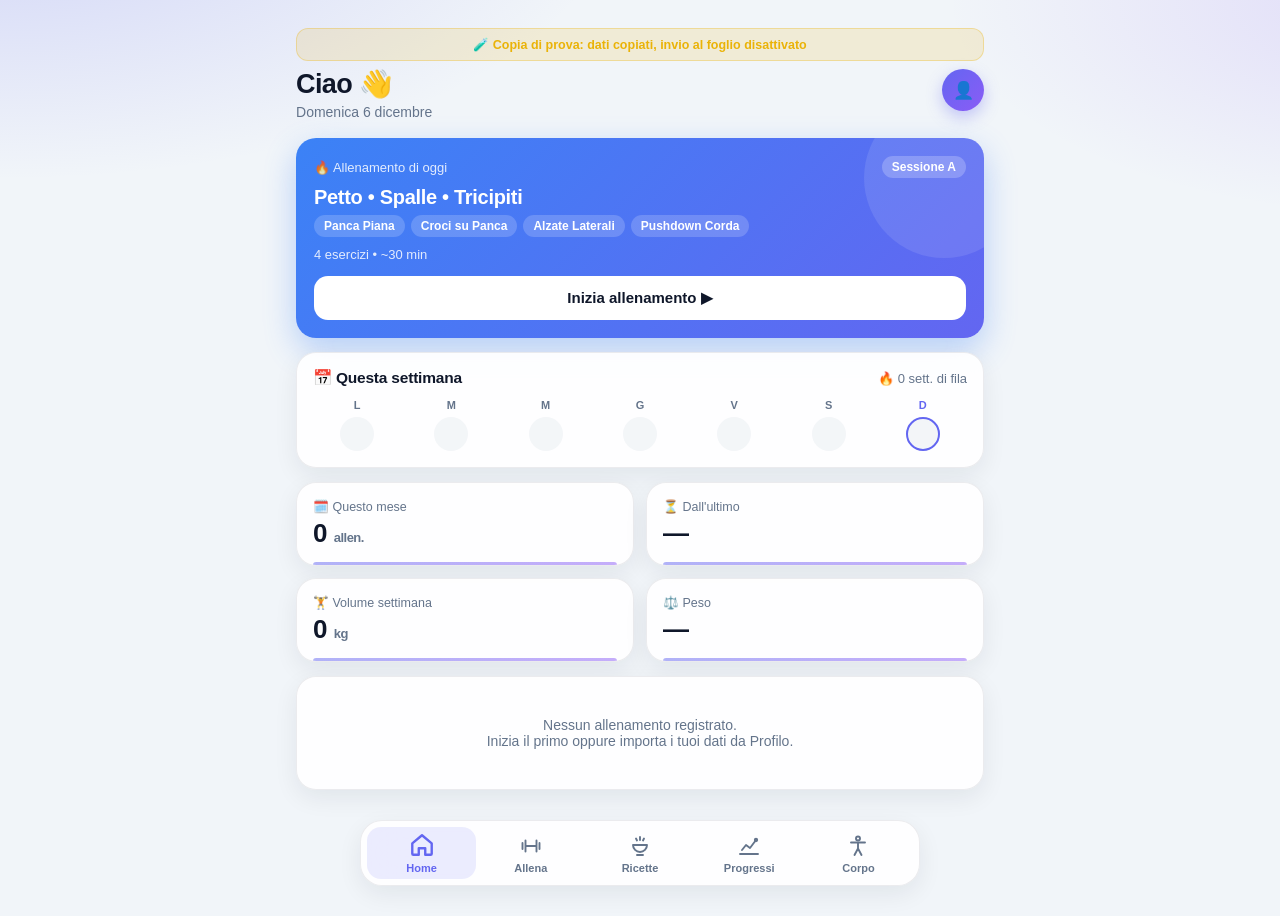
==== beta/index.html @ c86544d7 "Versione 5 in prova (beta/): restyling, modalità allenamento con timer, esercizi illustrati, ricette" ====
<!DOCTYPE html>
<html lang="it">
<head>
  <meta charset="UTF-8">
  <meta name="viewport" content="width=device-width, initial-scale=1, viewport-fit=cover">
  <meta name="theme-color" content="#0b1120">
  <title>Palestra</title>
  <link rel="manifest" href="manifest.json">
  <link rel="icon" href="icon.svg" type="image/svg+xml">
  <link rel="apple-touch-icon" href="icon.svg">
  <link rel="stylesheet" href="style.css">
</head>
<body>
  <main id="app"></main>

  <nav id="nav">
    <button data-view="home" class="active"><svg viewBox="0 0 24 24"><path d="M3 10.5 12 3l9 7.5V20a1 1 0 0 1-1 1h-5v-6h-6v6H4a1 1 0 0 1-1-1z"/></svg>Home</button>
    <button data-view="allena"><svg viewBox="0 0 24 24"><path d="M6.5 6.5v11M17.5 6.5v11M3.5 9v6M20.5 9v6M6.5 12h11"/></svg>Allena</button>
    <button data-view="ricette"><svg viewBox="0 0 24 24"><path d="M5 11h14a7 7 0 0 1-14 0zM12 3v3M8 4.5l1 2M16 4.5l-1 2M9 21h6"/></svg>Ricette</button>
    <button data-view="progressi"><svg viewBox="0 0 24 24"><path d="M3 20h18M5 16l4-5 4 3 6-8"/><circle cx="19" cy="6" r="1.2"/></svg>Progressi</button>
    <button data-view="corpo"><svg viewBox="0 0 24 24"><circle cx="12" cy="4.5" r="2"/><path d="M5 8.5h14M12 8.5v6M12 14.5l-3.5 6.5M12 14.5l3.5 6.5"/></svg>Corpo</button>
  </nav>

  <div id="toast"></div>
  <input type="file" id="file" accept=".json,.csv,text/csv,application/json" hidden>

  <script src="visual.js"></script>
  <script src="timer.js"></script>
  <script src="ricette.js"></script>
  <script src="stampa.js"></script>
  <script src="app.js"></script>
  <script>
    if ('serviceWorker' in navigator) navigator.serviceWorker.register('sw.js');
  </script>
</body>
</html>
---- beta/style.css ----
:root {
  --bg: #0a0f1c;
  --bg2: #121a2b;
  --card: rgba(23, 32, 51, 0.72);
  --card-solid: #172033;
  --border: rgba(148, 163, 184, 0.12);
  --text: #f1f5f9;
  --muted: #94a3b8;
  --accent: #6366f1;
  --accent2: #8b5cf6;
  --acc-rgb: 99, 102, 241;
  --acc2-rgb: 139, 92, 246;
  --green: #22c55e;
  --red: #ef4444;
  --orange: #f97316;
  --yellow: #eab308;
  --A: #3b82f6;
  --B: #f97316;
  --C: #10b981;
  --radius: 20px;
  --shadow: 0 10px 30px rgba(0, 0, 0, 0.28);
  --ease: cubic-bezier(.2, .8, .2, 1);
}
:root[data-theme="light"] {
  --bg: #f1f5f9;
  --bg2: #ffffff;
  --card: rgba(255, 255, 255, 0.9);
  --card-solid: #ffffff;
  --border: rgba(15, 23, 42, 0.08);
  --text: #0f172a;
  --muted: #64748b;
  --shadow: 0 8px 24px rgba(15, 23, 42, 0.07);
}

/* Colori del tema (si scelgono dal Profilo) */
[data-accent="viola"] { --accent: #6366f1; --accent2: #8b5cf6; --acc-rgb: 99, 102, 241; --acc2-rgb: 139, 92, 246; }
[data-accent="blu"] { --accent: #3b82f6; --accent2: #06b6d4; --acc-rgb: 59, 130, 246; --acc2-rgb: 6, 182, 212; }
[data-accent="verde"] { --accent: #10b981; --accent2: #14b8a6; --acc-rgb: 16, 185, 129; --acc2-rgb: 20, 184, 166; }
[data-accent="arancio"] { --accent: #f97316; --accent2: #ef4444; --acc-rgb: 249, 115, 22; --acc2-rgb: 239, 68, 68; }

* { box-sizing: border-box; margin: 0; padding: 0; -webkit-tap-highlight-color: transparent; }
html { scroll-behavior: smooth; }
body {
  font-family: -apple-system, "Segoe UI", Roboto, Inter, sans-serif;
  background: var(--bg);
  background-image:
    radial-gradient(ellipse 80% 50% at 0% -10%, rgba(var(--acc-rgb), 0.22), transparent 60%),
    radial-gradient(ellipse 60% 40% at 110% 0%, rgba(var(--acc2-rgb), 0.16), transparent 60%);
  background-attachment: fixed;
  color: var(--text);
  min-height: 100vh;
  -webkit-font-smoothing: antialiased;
}
button { font-family: inherit; }

#app {
  max-width: 600px;
  margin: 0 auto;
  padding: calc(14px + env(safe-area-inset-top)) 16px calc(112px + env(safe-area-inset-bottom));
}
#app.enter { animation: enter 0.32s var(--ease); }
@keyframes enter { from { opacity: 0; transform: translateY(8px); } to { opacity: 1; transform: none; } }
@media (min-width: 900px) { #app { max-width: 720px; padding-top: 28px; } }

/* Intestazione */
.header { display: flex; align-items: flex-start; justify-content: space-between; gap: 12px; margin: 6px 0 18px; }
.header h1 { font-size: 27px; font-weight: 800; letter-spacing: -0.6px; line-height: 1.15; }
.header p { color: var(--muted); margin-top: 4px; font-size: 14px; }
.header p::first-letter { text-transform: uppercase; }
.avatar {
  flex-shrink: 0; width: 42px; height: 42px; border-radius: 50%; border: none; cursor: pointer;
  background: linear-gradient(135deg, var(--accent), var(--accent2)); color: #fff; font-weight: 800; font-size: 17px;
  box-shadow: 0 6px 16px rgba(var(--acc-rgb), 0.35); transition: transform .15s var(--ease);
}
.avatar:active { transform: scale(.92); }
.back-link { border: none; background: none; color: var(--accent); font-weight: 700; font-size: 15px; padding: 6px 0; cursor: pointer; }
.beta { background: rgba(234, 179, 8, .14); color: var(--yellow); border: 1px solid rgba(234, 179, 8, .3); border-radius: 12px; padding: 8px 12px; font-size: 12.5px; font-weight: 700; margin-bottom: 8px; text-align: center; }
h3 { font-size: 15.5px; font-weight: 750; margin-bottom: 12px; letter-spacing: -0.2px; }

/* Card */
.card {
  background: var(--card);
  border: 1px solid var(--border);
  border-radius: var(--radius);
  padding: 16px;
  margin-bottom: 14px;
  box-shadow: var(--shadow);
  backdrop-filter: blur(14px);
  -webkit-backdrop-filter: blur(14px);
}
.card.hero {
  position: relative; overflow: hidden;
  background: linear-gradient(135deg, var(--accent), var(--accent2));
  color: #fff; border: none; padding: 18px;
  box-shadow: 0 14px 34px rgba(var(--acc-rgb), 0.35);
}
.card.hero::after { content: ''; position: absolute; right: -40px; top: -40px; width: 160px; height: 160px; border-radius: 50%; background: rgba(255, 255, 255, .1); pointer-events: none; }
.card.hero .muted { color: rgba(255, 255, 255, 0.85); }
.hero-ex { display: flex; flex-wrap: wrap; gap: 6px; }
.hero-ex span { background: rgba(255, 255, 255, .18); border-radius: 999px; padding: 4px 10px; font-size: 12px; font-weight: 650; }

.grid2 { display: grid; grid-template-columns: 1fr 1fr; gap: 12px; margin-bottom: 14px; }
.grid2 .card { margin-bottom: 0; }

.stat .label { font-size: 12.5px; color: var(--muted); }
.stat { position: relative; overflow: hidden; }
.stat::after { content: ''; position: absolute; left: 16px; right: 16px; bottom: 0; height: 3px; border-radius: 3px 3px 0 0; background: linear-gradient(90deg, var(--accent), var(--accent2)); opacity: 0.5; }
.stat .value { font-size: 26px; font-weight: 800; margin-top: 4px; letter-spacing: -0.5px; }
.stat .value small { font-size: 13px; font-weight: 600; color: var(--muted); }
.up { color: var(--green); }
.down { color: var(--red); }
.acc { color: var(--accent); }

.row { display: flex; align-items: center; justify-content: space-between; gap: 10px; }
.muted { color: var(--muted); font-size: 13px; }
.big { font-size: 20px; font-weight: 800; letter-spacing: -0.3px; }
.empty { text-align: center; color: var(--muted); padding: 24px 8px; font-size: 14px; }
.empty-big { text-align: center; padding: 28px 18px; }
.empty-big .empty-emo { font-size: 46px; margin-bottom: 8px; }
.empty-big p { margin-top: 6px; line-height: 1.5; }
.link { border: none; background: none; color: var(--accent); font-weight: 700; font-size: 13px; cursor: pointer; }

/* Settimana */
.week-days { display: grid; grid-template-columns: repeat(7, 1fr); gap: 6px; margin-top: 12px; text-align: center; }
.wd span { display: block; font-size: 11px; color: var(--muted); font-weight: 700; margin-bottom: 6px; }
.wd i { display: grid; place-items: center; width: 34px; height: 34px; margin: 0 auto; border-radius: 50%; font-style: normal; font-weight: 800; font-size: 13px;
  background: rgba(148, 163, 184, .1); color: #fff; border: 2px solid transparent; }
.wd.today i:not(.on) { border-color: var(--accent); }
.wd.today span { color: var(--accent); }
.wd.future i { opacity: .45; }
.wd i.on { box-shadow: 0 4px 12px rgba(0, 0, 0, .25); }
.record { display: flex; gap: 14px; align-items: center; }
.rec-emo { font-size: 30px; width: 52px; height: 52px; border-radius: 16px; display: grid; place-items: center; background: rgba(234, 179, 8, .14); flex-shrink: 0; }
.ric-mini { display: flex; gap: 8px; overflow-x: auto; margin-top: 12px; scrollbar-width: none; }
.ric-mini button { flex-shrink: 0; border: 1px solid var(--border); background: rgba(148, 163, 184, .1); color: var(--text); border-radius: 12px; padding: 9px 12px; font-weight: 650; font-size: 13px; cursor: pointer; }

/* Etichette sessione */
.chip {
  display: inline-block;
  padding: 4px 10px;
  border-radius: 999px;
  font-size: 12px;
  font-weight: 700;
  background: rgba(148, 163, 184, 0.15);
  white-space: nowrap;
}
.chip.A { background: rgba(59, 130, 246, 0.18); color: var(--A); }
.chip.B { background: rgba(249, 115, 22, 0.18); color: var(--B); }
.chip.C { background: rgba(16, 185, 129, 0.18); color: var(--C); }
.card.hero .chip { background: rgba(255, 255, 255, 0.22); color: #fff; }
.ses-card { border-left: 4px solid var(--ses); }

/* Pulsanti */
.btn {
  border: none;
  border-radius: 14px;
  padding: 13px 16px;
  font-size: 15px;
  font-weight: 700;
  cursor: pointer;
  background: rgba(148, 163, 184, 0.14);
  color: var(--text);
  transition: transform 0.12s var(--ease), opacity 0.2s, background .2s;
}
.btn:active { transform: scale(0.96); }
.btn:disabled { opacity: 0.4; cursor: default; }
.btn.primary { background: linear-gradient(135deg, var(--accent), var(--accent2)); color: #fff; box-shadow: 0 6px 18px rgba(var(--acc-rgb), 0.3); }
.btn.danger { background: rgba(239, 68, 68, 0.13); color: var(--red); }
.btn.small { padding: 8px 12px; font-size: 13px; border-radius: 10px; }
.btn.full { width: 100%; }
.btn.white { background: #fff; color: #0f172a; }
@media (hover: hover) { .btn:hover:not(:disabled) { filter: brightness(1.08); } }

.pill { border: 1px solid var(--border); background: rgba(148, 163, 184, .1); color: var(--muted); border-radius: 999px; padding: 8px 14px;
  font-weight: 700; font-size: 13px; cursor: pointer; white-space: nowrap; transition: .15s; }
.pill.active { background: linear-gradient(135deg, var(--accent), var(--accent2)); color: #fff; border-color: transparent; }
.chips-scroll { display: flex; gap: 8px; overflow-x: auto; margin: 0 -16px 14px; padding: 0 16px 2px; scrollbar-width: none; }
.chips-scroll::-webkit-scrollbar { display: none; }

/* Selettore a segmenti */
.seg {
  display: flex;
  gap: 4px;
  background: rgba(148, 163, 184, 0.1);
  padding: 4px;
  border-radius: 14px;
  margin-bottom: 14px;
  overflow-x: auto;
}
.seg button {
  flex: 1;
  border: none;
  background: transparent;
  color: var(--muted);
  padding: 9px 10px;
  border-radius: 10px;
  font-weight: 700;
  font-size: 13px;
  white-space: normal;
  line-height: 1.2;
  cursor: pointer;
  transition: .15s;
}
.seg button.active { background: var(--bg2); color: var(--text); box-shadow: 0 2px 10px rgba(0, 0, 0, .18); }
.big-seg button { padding: 11px 10px; font-size: 14px; }

/* ===== Modalità allenamento ===== */
.wk-top { display: flex; align-items: center; gap: 12px; margin: 4px 0 12px; }
.wk-tt { flex: 1; display: flex; flex-direction: column; gap: 2px; }
.wk-tt b { font-size: 20px; font-weight: 800; letter-spacing: -0.4px; }
.icon-btn { width: 42px; height: 42px; border-radius: 14px; border: 1px solid var(--border); background: var(--card); color: var(--text); font-size: 18px; cursor: pointer; }
.wk-prog { display: flex; gap: 5px; margin-bottom: 14px; }
.wk-prog button { flex: 1; height: 7px; border-radius: 99px; border: none; background: rgba(148, 163, 184, .2); cursor: pointer; padding: 0; transition: .25s var(--ease); }
.wk-prog button.half { background: rgba(var(--acc-rgb), .45); }
.wk-prog button.ok { background: var(--green); }
.wk-prog button.cur { outline: 2px solid var(--accent); outline-offset: 2px; }
.wk-prog button.fin { flex: 0 0 18px; }
.wk-nav { position: sticky; bottom: calc(14px + env(safe-area-inset-bottom)); display: grid; grid-template-columns: 56px 1fr; gap: 10px; margin-top: 4px; z-index: 5; }
.wk-nav .btn { box-shadow: var(--shadow); white-space: nowrap; overflow: hidden; text-overflow: ellipsis; }
.wk-nav .btn:not(.primary) { background: var(--card-solid); border: 1px solid var(--border); }
body.in-workout #nav { transform: translateY(110%); }
body.in-workout #app { padding-bottom: calc(40px + env(safe-area-inset-bottom)); }
body.in-workout #rest { bottom: calc(84px + env(safe-area-inset-bottom)); }

.exercise .ex-head { display: flex; justify-content: space-between; align-items: flex-start; gap: 8px; }
.exercise .ex-name { font-size: 21px; font-weight: 800; letter-spacing: -0.4px; }
.exercise .ex-meta { color: var(--muted); font-size: 12.5px; margin-top: 4px; line-height: 1.4; }
.ex-last {
  margin: 12px 0 0;
  padding: 10px 12px;
  border-radius: 12px;
  background: rgba(var(--acc-rgb), 0.1);
  font-size: 13px;
}
.ex-last b { color: var(--accent); }
.hint { font-size: 13px; color: var(--green); margin-top: 8px; line-height: 1.4; }

.set-row {
  display: grid;
  grid-template-columns: 34px 1fr 1fr 48px;
  gap: 8px;
  align-items: center;
  margin-bottom: 8px;
  transition: opacity .2s;
}
.set-row .n { font-weight: 800; color: var(--muted); text-align: center; }
.set-row.is-done input { border-color: rgba(34, 197, 94, .45); }
.set-row .done {
  height: 46px;
  border-radius: 12px;
  border: 2px solid var(--border);
  background: transparent;
  color: var(--muted);
  font-size: 18px;
  cursor: pointer;
  transition: transform .15s var(--ease), background .2s;
}
.set-row .done:active { transform: scale(.9); }
.set-row .done.ok { background: var(--green); border-color: var(--green); color: #fff; animation: pop .3s var(--ease); }
@keyframes pop { 50% { transform: scale(1.15); } }
.set-labels { display: grid; grid-template-columns: 34px 1fr 1fr 48px; gap: 8px; font-size: 11px; color: var(--muted); margin: 16px 0 6px; text-align: center; }

/* Illustrazioni esercizi */
.visual { display: grid; grid-template-columns: 1fr 118px; gap: 10px; margin-top: 14px; align-items: stretch; }
.visual.solo-mappa { grid-template-columns: 1fr; justify-items: center; }
.visual.solo-mappa .vmappa { width: 180px; }
.vfoto { position: relative; border-radius: 14px; overflow: hidden; background: #0b0f19; aspect-ratio: 4 / 3; cursor: pointer; }
.vfoto img { position: absolute; inset: 0; width: 100%; height: 100%; object-fit: contain; }
.vfoto img.fine { animation: dissolvi 3.2s ease-in-out infinite; }
.vfoto.paused img.fine { animation-play-state: paused; }
@keyframes dissolvi { 0%, 35% { opacity: 0; } 50%, 85% { opacity: 1; } 100% { opacity: 0; } }
.vtag { position: absolute; left: 8px; bottom: 8px; background: rgba(0, 0, 0, .55); color: #fff; font-size: 11px; font-weight: 700; padding: 3px 8px; border-radius: 99px; }
.vmappa { display: flex; flex-direction: column; justify-content: center; gap: 4px; background: rgba(148, 163, 184, .07); border-radius: 14px; padding: 6px; }
.mmap { width: 100%; height: auto; }
.mmap .b { fill: rgba(148, 163, 184, .28); }
.mmap .m { fill: rgba(148, 163, 184, .22); stroke: var(--bg); stroke-width: .6; transition: fill .3s; }
.mmap .m.p { fill: var(--accent); }
.mmap .m.s { fill: rgba(var(--acc-rgb), .38); }
.mmap .sep { stroke: var(--bg); stroke-width: .6; fill: none; opacity: .6; }
.mmap text { fill: var(--muted); font-size: 8px; font-weight: 700; }
.mleg { display: flex; flex-direction: column; gap: 2px; font-size: 10.5px; color: var(--muted); padding-left: 4px; }
.mleg i { display: inline-block; width: 8px; height: 8px; border-radius: 50%; margin-right: 5px; }
.mleg i.p { background: var(--accent); }
.mleg i.s { background: rgba(var(--acc-rgb), .38); }
.chiavi { display: flex; flex-wrap: wrap; gap: 6px; margin-top: 10px; }
.chiavi span { font-size: 12.5px; font-weight: 650; padding: 6px 10px; border-radius: 10px; background: rgba(34, 197, 94, .1); color: var(--green); }

/* Timer a tempo (plank) */
.work { margin: 16px 0 4px; padding: 16px 10px; border-radius: 18px; background: rgba(var(--acc-rgb), .07); border: 1px solid rgba(var(--acc-rgb), .18); text-align: center; }
.wring { position: relative; width: min(230px, 70vw); aspect-ratio: 1; margin: 0 auto; }
.wring svg { width: 100%; height: 100%; transform: rotate(-90deg); }
.wtrk { fill: none; stroke: rgba(148, 163, 184, .16); stroke-width: 12; }
.wprg { fill: none; stroke: url(#wgrad); stroke-width: 12; stroke-linecap: round; stroke-dasharray: 100; transition: stroke-dashoffset .25s linear; }
.wcenter { position: absolute; inset: 0; display: flex; flex-direction: column; align-items: center; justify-content: center; gap: 2px; }
.wcenter b { font-size: 54px; font-weight: 800; letter-spacing: -1.5px; font-variant-numeric: tabular-nums; line-height: 1; }
.wcenter span { font-size: 14px; font-weight: 700; color: var(--accent); }
.wcenter small { font-size: 12px; color: var(--muted); }
.work.counting .wcenter b { font-size: 84px; animation: battito 1s ease-in-out infinite; }
@keyframes battito { 0% { transform: scale(1.2); opacity: .6; } 30% { transform: scale(1); opacity: 1; } }
.presets { display: flex; flex-wrap: wrap; justify-content: center; gap: 6px; margin: 12px 0 4px; }
.wctrl { display: flex; gap: 8px; justify-content: center; margin-top: 12px; }
.wctrl .btn { flex: 1; max-width: 200px; }
.big-btn { padding: 15px 18px; font-size: 16px; }

/* Barra recupero */
#rest {
  position: fixed;
  left: 50%;
  transform: translateX(-50%) translateY(20px);
  bottom: calc(88px + env(safe-area-inset-bottom));
  width: min(420px, calc(100% - 24px));
  background: var(--card-solid);
  border: 1px solid var(--border);
  box-shadow: 0 12px 34px rgba(0, 0, 0, .4);
  border-radius: 20px;
  padding: 8px 8px 8px 10px;
  display: flex; gap: 10px; align-items: center;
  opacity: 0; pointer-events: none;
  transition: .3s var(--ease);
  z-index: 20;
}
#rest.show { opacity: 1; pointer-events: auto; transform: translateX(-50%); }
.rest-ring { width: 42px; height: 42px; transform: rotate(-90deg); flex-shrink: 0; }
.rest-ring .trk { fill: none; stroke: rgba(148, 163, 184, .2); stroke-width: 3.5; }
.rest-ring .prg { fill: none; stroke: var(--accent); stroke-width: 3.5; stroke-linecap: round; stroke-dasharray: 100; transition: stroke-dashoffset .25s linear; }
.rest-txt { flex: 1; display: flex; flex-direction: column; }
.rest-txt small { font-size: 11px; color: var(--muted); font-weight: 700; text-transform: uppercase; letter-spacing: .4px; }
.rest-txt b { font-size: 22px; font-weight: 800; font-variant-numeric: tabular-nums; }

/* Elenco esercizi (pannello dal basso) */
.sheet-bg { position: fixed; inset: 0; background: rgba(0, 0, 0, .5); z-index: 30; animation: fadein .2s; }
.sheet { position: fixed; left: 0; right: 0; bottom: 0; max-width: 600px; margin: 0 auto; background: var(--card-solid); border-radius: 22px 22px 0 0;
  padding: 18px 16px calc(18px + env(safe-area-inset-bottom)); z-index: 31; animation: su .3s var(--ease); max-height: 75vh; overflow-y: auto; }
.sheet-item { width: 100%; display: flex; justify-content: space-between; gap: 10px; padding: 14px 12px; border: none; background: none; color: var(--text);
  font-size: 15px; font-weight: 650; border-radius: 12px; cursor: pointer; text-align: left; }
.sheet-item.cur { background: rgba(var(--acc-rgb), .14); }
@keyframes su { from { transform: translateY(100%); } }
@keyframes fadein { from { opacity: 0; } }

/* Campi */
input, select, textarea {
  width: 100%;
  background: var(--bg2);
  border: 1px solid var(--border);
  color: var(--text);
  border-radius: 12px;
  padding: 12px;
  font-size: 16px;
  font-family: inherit;
  outline: none;
  transition: border-color .15s;
}
input:focus, select:focus, textarea:focus { border-color: var(--accent); }
.set-row input { text-align: center; font-weight: 700; height: 46px; padding: 8px; }
textarea { min-height: 70px; resize: vertical; }
label.field { display: block; font-size: 12px; color: var(--muted); margin: 10px 0 6px; }
input[type="search"] { -webkit-appearance: none; appearance: none; }

/* Liste (storico, record) */
.list-item {
  display: flex;
  justify-content: space-between;
  align-items: center;
  padding: 12px 0;
  border-bottom: 1px solid var(--border);
  gap: 10px;
}
.list-item:last-child { border-bottom: none; }
.list-item .title { font-weight: 700; font-size: 15px; }

/* Grafici */
.chart { width: 100%; height: auto; display: block; }
.chart text { fill: var(--muted); font-size: 10px; font-family: inherit; }
.chart .grid { stroke: var(--border); }
.bars { display: flex; flex-direction: column; gap: 10px; }
.bar-row { display: grid; grid-template-columns: 110px 1fr 42px; gap: 8px; align-items: center; font-size: 13px; }
.bar-track { height: 10px; border-radius: 999px; background: rgba(148, 163, 184, 0.15); overflow: hidden; }
.bar-fill { height: 100%; border-radius: 999px; background: linear-gradient(90deg, var(--accent), var(--accent2)); }

/* Barra di navigazione in basso */
#nav {
  position: fixed;
  bottom: 0;
  left: 0;
  right: 0;
  display: flex;
  justify-content: space-around;
  padding: 6px 6px calc(6px + env(safe-area-inset-bottom));
  background: var(--card);
  backdrop-filter: blur(20px);
  -webkit-backdrop-filter: blur(20px);
  border-top: 1px solid var(--border);
  z-index: 10;
  transition: transform .3s var(--ease);
}
#nav button {
  flex: 1;
  min-width: 0;
  max-width: 120px;
  border: none;
  background: none;
  color: var(--muted);
  font-size: 11px;
  font-weight: 650;
  display: flex;
  flex-direction: column;
  align-items: center;
  gap: 4px;
  padding: 7px 0 5px;
  border-radius: 14px;
  cursor: pointer;
  transition: color .2s;
}
#nav svg { width: 24px; height: 24px; fill: none; stroke: currentColor; stroke-width: 1.9; stroke-linecap: round; stroke-linejoin: round; transition: transform .25s var(--ease); }
#nav button.active { color: var(--accent); background: rgba(var(--acc-rgb), 0.12); }
#nav button.active svg { transform: translateY(-1px) scale(1.08); stroke-width: 2.2; }
@media (min-width: 900px) { #nav { left: 50%; right: auto; transform: translateX(-50%); bottom: 14px; width: 560px; border-radius: 22px; border: 1px solid var(--border); box-shadow: var(--shadow); padding: 6px; } body.in-workout #nav { transform: translate(-50%, 140%); } }

/* Messaggio a comparsa */
#toast {
  position: fixed;
  top: calc(14px + env(safe-area-inset-top));
  left: 50%;
  transform: translateX(-50%) translateY(-140px);
  background: var(--text);
  color: var(--bg);
  padding: 12px 18px;
  border-radius: 14px;
  font-weight: 700;
  font-size: 14px;
  transition: transform 0.35s var(--ease);
  z-index: 50;
  max-width: 90%;
  text-align: center;
  box-shadow: 0 10px 30px rgba(0, 0, 0, .3);
}
#toast.show { transform: translateX(-50%) translateY(0); }

/* Pulsante info sull'esercizio */
.ex-tags { display: flex; align-items: center; gap: 6px; flex-shrink: 0; }
.info-btn { border: none; background: rgba(var(--acc-rgb), 0.14); border-radius: 999px; width: 32px; height: 32px; font-size: 15px; cursor: pointer; }

/* Scelta colore */
.swatches { display: grid; grid-template-columns: repeat(4, 1fr); gap: 8px; }
.swatch { display: flex; flex-direction: column; align-items: center; gap: 6px; padding: 10px 4px; border-radius: 14px;
  border: 2px solid transparent; background: rgba(148, 163, 184, 0.1); color: var(--muted); font-size: 12px; font-weight: 600; font-family: inherit; cursor: pointer; }
.swatch span { width: 28px; height: 28px; border-radius: 50%; background: linear-gradient(135deg, var(--accent), var(--accent2)); }
.swatch.active { border-color: var(--accent); color: var(--text); }

/* Libreria esercizi */
.lib-item { padding: 12px 14px; }
.lib-item .title { font-weight: 700; font-size: 15px; }
.lib-item.open { border-color: rgba(var(--acc-rgb), 0.45); }
.lib-row { display: flex; align-items: center; gap: 12px; }
.lib-thumb { width: 52px; height: 40px; border-radius: 10px; object-fit: cover; background: rgba(148, 163, 184, .12); flex-shrink: 0; display: block; }
.lib-det { margin-top: 10px; padding-top: 4px; border-top: 1px solid var(--border); font-size: 14px; line-height: 1.5; }
.lib-det ol, .lib-det ul { padding-left: 20px; }
.lib-det li { margin-bottom: 4px; }
.lib-sec { font-size: 12px; font-weight: 800; text-transform: uppercase; letter-spacing: 0.4px; color: var(--accent); margin: 12px 0 4px; }
.lib-add { display: flex; flex-wrap: wrap; gap: 8px; }

/* Sezione Corpo */
.kcal-big { font-size: 40px; font-weight: 800; letter-spacing: -1px; margin: 6px 0 2px; }
.kcal-big small { font-size: 16px; font-weight: 600; opacity: 0.8; }
.macro-bar { display: flex; height: 12px; border-radius: 999px; overflow: hidden; margin: 10px 0 14px; background: var(--border); }
.macro-bar span { height: 100%; }
.macro-grid { display: grid; grid-template-columns: repeat(3, 1fr); gap: 8px; text-align: center; }
.macro-grid i { display: block; width: 10px; height: 10px; border-radius: 50%; margin: 0 auto 4px; }
.macro-grid b { font-size: 20px; font-weight: 800; display: block; margin: 2px 0; }

/* ===== Ricette ===== */
.ric-grid { display: grid; grid-template-columns: 1fr 1fr; gap: 12px; margin-bottom: 14px; }
.ric-grid > .card { grid-column: 1 / -1; }
@media (min-width: 640px) { .ric-grid { grid-template-columns: repeat(3, 1fr); } }
.ric-card { border: 1px solid var(--border); background: var(--card); border-radius: 18px; overflow: hidden; text-align: left; color: var(--text); cursor: pointer;
  padding: 0; box-shadow: var(--shadow); transition: transform .15s var(--ease); display: flex; flex-direction: column; }
.ric-card:active { transform: scale(.97); }
.ric-img { position: relative; aspect-ratio: 4 / 3; display: grid; place-items: center; background: linear-gradient(135deg, var(--c1), var(--c2)); }
.ric-img span { font-size: 46px; filter: drop-shadow(0 6px 10px rgba(0, 0, 0, .25)); }
.ric-img img { width: 100%; height: 100%; object-fit: cover; position: absolute; inset: 0; }
.ric-star { position: absolute; top: 8px; right: 8px; font-style: normal; font-size: 16px; }
.ric-body { padding: 10px 12px 12px; }
.ric-body .title { font-weight: 750; font-size: 14.5px; line-height: 1.25; display: -webkit-box; -webkit-line-clamp: 2; -webkit-box-orient: vertical; overflow: hidden; }
.ric-meta { display: flex; flex-wrap: wrap; gap: 4px 8px; margin-top: 6px; font-size: 11.5px; color: var(--muted); font-weight: 650; }
.ric-hero { position: relative; aspect-ratio: 16 / 9; border-radius: var(--radius); overflow: hidden; display: grid; place-items: center; background: linear-gradient(135deg, var(--c1), var(--c2)); margin-top: 6px; box-shadow: var(--shadow); }
.ric-hero span { font-size: 80px; filter: drop-shadow(0 8px 14px rgba(0, 0, 0, .25)); }
.ric-hero img { width: 100%; height: 100%; object-fit: cover; position: absolute; inset: 0; }
.ric-title { font-size: 24px; font-weight: 800; letter-spacing: -0.5px; line-height: 1.2; margin-bottom: 4px; }
.fav { border: none; background: rgba(234, 179, 8, .12); border-radius: 50%; width: 46px; height: 46px; font-size: 22px; cursor: pointer; flex-shrink: 0; color: var(--yellow); }
.fav.on { animation: pop .35s var(--ease); }
.macro4 { display: grid; grid-template-columns: repeat(4, 1fr); gap: 8px; margin-top: 12px; text-align: center; }
.macro4 div { background: rgba(148, 163, 184, .08); border-radius: 14px; padding: 10px 4px; }
.macro4 b { display: block; font-size: 20px; font-weight: 800; }
.macro4 span { font-size: 11.5px; color: var(--muted); font-weight: 650; }
.macro4 .mp b { color: var(--accent); }
.macro4 .mc b { color: var(--green); }
.macro4 .mf b { color: var(--accent2); }
.ric-obj { margin-top: 12px; font-size: 13px; padding: 10px 12px; border-radius: 12px; background: rgba(var(--acc-rgb), .1); line-height: 1.45; }
.stepper { display: flex; align-items: center; gap: 8px; background: rgba(148, 163, 184, .1); border-radius: 12px; padding: 4px; }
.stepper button { width: 34px; height: 34px; border-radius: 9px; border: none; background: var(--bg2); color: var(--text); font-size: 18px; font-weight: 800; cursor: pointer; }
.stepper button:disabled { opacity: .35; }
.stepper span { font-size: 13px; min-width: 82px; text-align: center; }
.passi { padding-left: 0; list-style: none; counter-reset: p; }
.passi li { counter-increment: p; position: relative; padding: 0 0 12px 40px; line-height: 1.5; font-size: 14.5px; }
.passi li::before { content: counter(p); position: absolute; left: 0; top: -2px; width: 28px; height: 28px; border-radius: 50%; display: grid; place-items: center;
  background: linear-gradient(135deg, var(--accent), var(--accent2)); color: #fff; font-weight: 800; font-size: 13px; }

/* ===== Stampa ===== */
#print { display: none; }
@media print {
  @page { margin: 14mm; }
  body.printing { background: #fff !important; color: #111; }
  body.printing > *:not(#print) { display: none !important; }
  body.printing #print { display: block; font-size: 11pt; color: #111; }
  #print .p-head { display: flex; justify-content: space-between; align-items: flex-end; border-bottom: 3px solid #6366f1; padding-bottom: 8px; margin-bottom: 14px; }
  #print h1 { font-size: 20pt; }
  #print h2 { font-size: 13pt; margin: 18px 0 8px; color: #4338ca; }
  #print .p-head p { color: #555; margin-top: 2px; }
  #print .p-logo { font-weight: 800; color: #4338ca; }
  #print .p-kpi { display: flex; gap: 10px; margin-bottom: 6px; }
  #print .p-kpi div { flex: 1; border: 1px solid #ddd; border-radius: 8px; padding: 8px; font-size: 9pt; color: #555; }
  #print .p-kpi b { display: block; font-size: 14pt; color: #111; }
  #print table { width: 100%; border-collapse: collapse; font-size: 9.5pt; }
  #print th { background: #eef0ff; text-align: left; padding: 6px; border-bottom: 2px solid #c7cbf5; }
  #print td { padding: 5px 6px; border-bottom: 1px solid #e5e7eb; vertical-align: top; }
  #print tr { page-break-inside: avoid; }
  #print .c { text-align: center; white-space: nowrap; }
  #print .pos { color: #15803d; font-weight: 700; }
  #print .neg { color: #b91c1c; font-weight: 700; }
  #print .p-foot { margin-top: 16px; font-size: 8.5pt; color: #888; text-align: right; }
}

@media (prefers-reduced-motion: reduce) { *, *::before, *::after { animation-duration: .01ms !important; transition-duration: .01ms !important; } }
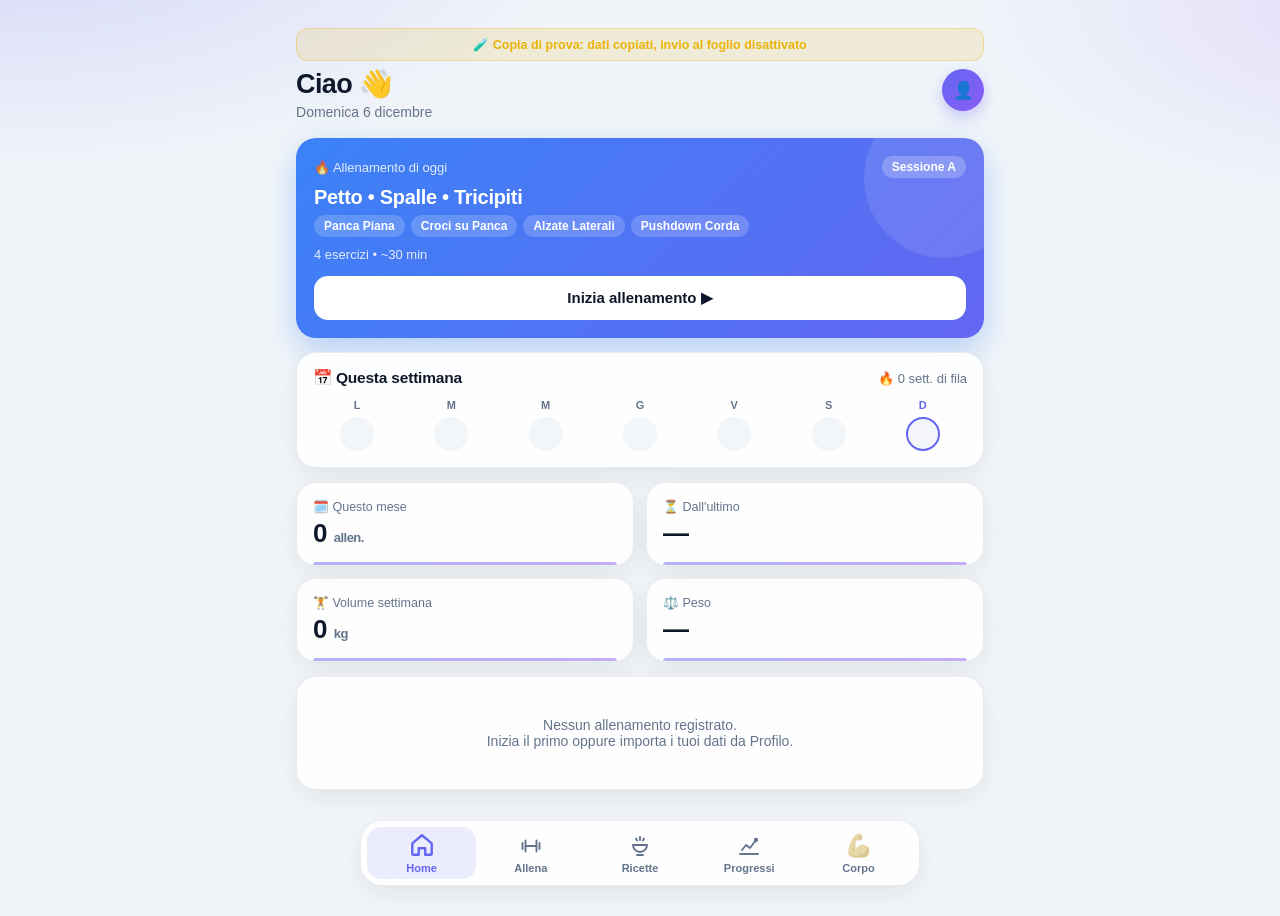
==== commit bc13f7e1: "Beta: foto esercizio a tutta larghezza, popup info con mappa muscoli, icona 💪 per Corpo Co-Authored-" ====
--- a/beta/index.html
+++ b/beta/index.html
@@ -18,7 +18,7 @@
     <button data-view="allena"><svg viewBox="0 0 24 24"><path d="M6.5 6.5v11M17.5 6.5v11M3.5 9v6M20.5 9v6M6.5 12h11"/></svg>Allena</button>
     <button data-view="ricette"><svg viewBox="0 0 24 24"><path d="M5 11h14a7 7 0 0 1-14 0zM12 3v3M8 4.5l1 2M16 4.5l-1 2M9 21h6"/></svg>Ricette</button>
     <button data-view="progressi"><svg viewBox="0 0 24 24"><path d="M3 20h18M5 16l4-5 4 3 6-8"/><circle cx="19" cy="6" r="1.2"/></svg>Progressi</button>
-    <button data-view="corpo"><svg viewBox="0 0 24 24"><circle cx="12" cy="4.5" r="2"/><path d="M5 8.5h14M12 8.5v6M12 14.5l-3.5 6.5M12 14.5l3.5 6.5"/></svg>Corpo</button>
+    <button data-view="corpo"><span class="nav-emo">💪</span>Corpo</button>
   </nav>
 
   <div id="toast"></div>
--- a/beta/style.css
+++ b/beta/style.css
@@ -215,12 +215,13 @@
 .wk-prog button.ok { background: var(--green); }
 .wk-prog button.cur { outline: 2px solid var(--accent); outline-offset: 2px; }
 .wk-prog button.fin { flex: 0 0 18px; }
-.wk-nav { position: sticky; bottom: calc(14px + env(safe-area-inset-bottom)); display: grid; grid-template-columns: 56px 1fr; gap: 10px; margin-top: 4px; z-index: 5; }
+.wk-nav { position: sticky; bottom: 0; display: grid; grid-template-columns: 56px 1fr; gap: 10px; margin: 4px -16px 0; padding: 22px 16px calc(14px + env(safe-area-inset-bottom));
+  background: linear-gradient(to bottom, transparent, var(--bg) 38%); z-index: 5; }
 .wk-nav .btn { box-shadow: var(--shadow); white-space: nowrap; overflow: hidden; text-overflow: ellipsis; }
 .wk-nav .btn:not(.primary) { background: var(--card-solid); border: 1px solid var(--border); }
 body.in-workout #nav { transform: translateY(110%); }
-body.in-workout #app { padding-bottom: calc(40px + env(safe-area-inset-bottom)); }
-body.in-workout #rest { bottom: calc(84px + env(safe-area-inset-bottom)); }
+body.in-workout #app { padding-bottom: 0; }
+body.in-workout #rest { bottom: calc(96px + env(safe-area-inset-bottom)); }
 
 .exercise .ex-head { display: flex; justify-content: space-between; align-items: flex-start; gap: 8px; }
 .exercise .ex-name { font-size: 21px; font-weight: 800; letter-spacing: -0.4px; }
@@ -261,24 +262,31 @@
 .set-labels { display: grid; grid-template-columns: 34px 1fr 1fr 48px; gap: 8px; font-size: 11px; color: var(--muted); margin: 16px 0 6px; text-align: center; }
 
 /* Illustrazioni esercizi */
-.visual { display: grid; grid-template-columns: 1fr 118px; gap: 10px; margin-top: 14px; align-items: stretch; }
-.visual.solo-mappa { grid-template-columns: 1fr; justify-items: center; }
-.visual.solo-mappa .vmappa { width: 180px; }
-.vfoto { position: relative; border-radius: 14px; overflow: hidden; background: #0b0f19; aspect-ratio: 4 / 3; cursor: pointer; }
+.visual { margin-top: 14px; }
+.vfoto { position: relative; width: 100%; border-radius: 16px; overflow: hidden; background: #0b0f19; aspect-ratio: 3 / 2; cursor: pointer; }
 .vfoto img { position: absolute; inset: 0; width: 100%; height: 100%; object-fit: contain; }
 .vfoto img.fine { animation: dissolvi 3.2s ease-in-out infinite; }
 .vfoto.paused img.fine { animation-play-state: paused; }
 @keyframes dissolvi { 0%, 35% { opacity: 0; } 50%, 85% { opacity: 1; } 100% { opacity: 0; } }
 .vtag { position: absolute; left: 8px; bottom: 8px; background: rgba(0, 0, 0, .55); color: #fff; font-size: 11px; font-weight: 700; padding: 3px 8px; border-radius: 99px; }
-.vmappa { display: flex; flex-direction: column; justify-content: center; gap: 4px; background: rgba(148, 163, 184, .07); border-radius: 14px; padding: 6px; }
-.mmap { width: 100%; height: auto; }
+.mbig { background: rgba(148, 163, 184, .07); border-radius: 16px; padding: 10px; margin: 4px 0 10px; }
+.mmap { width: 100%; max-width: 340px; height: auto; display: block; margin: 0 auto; }
+.mtags { display: flex; flex-wrap: wrap; gap: 6px; margin-bottom: 8px; }
+.mtag { font-size: 12.5px; font-weight: 700; padding: 5px 10px; border-radius: 99px; }
+.mtag.p { background: var(--accent); color: #fff; }
+.mtag.s { background: rgba(var(--acc-rgb), .18); color: var(--accent); }
+.info-sheet { max-height: 88vh; }
+.info-list { padding-left: 20px; font-size: 14.5px; line-height: 1.5; }
+.info-list li { margin-bottom: 6px; }
+.nav-emo { font-size: 22px; line-height: 24px; height: 24px; filter: grayscale(.6); opacity: .75; transition: .25s var(--ease); }
+#nav button.active .nav-emo { filter: none; opacity: 1; transform: translateY(-1px) scale(1.12); }
 .mmap .b { fill: rgba(148, 163, 184, .28); }
 .mmap .m { fill: rgba(148, 163, 184, .22); stroke: var(--bg); stroke-width: .6; transition: fill .3s; }
 .mmap .m.p { fill: var(--accent); }
 .mmap .m.s { fill: rgba(var(--acc-rgb), .38); }
 .mmap .sep { stroke: var(--bg); stroke-width: .6; fill: none; opacity: .6; }
 .mmap text { fill: var(--muted); font-size: 8px; font-weight: 700; }
-.mleg { display: flex; flex-direction: column; gap: 2px; font-size: 10.5px; color: var(--muted); padding-left: 4px; }
+.mleg { display: flex; gap: 14px; font-size: 12px; color: var(--muted); }
 .mleg i { display: inline-block; width: 8px; height: 8px; border-radius: 50%; margin-right: 5px; }
 .mleg i.p { background: var(--accent); }
 .mleg i.s { background: rgba(var(--acc-rgb), .38); }
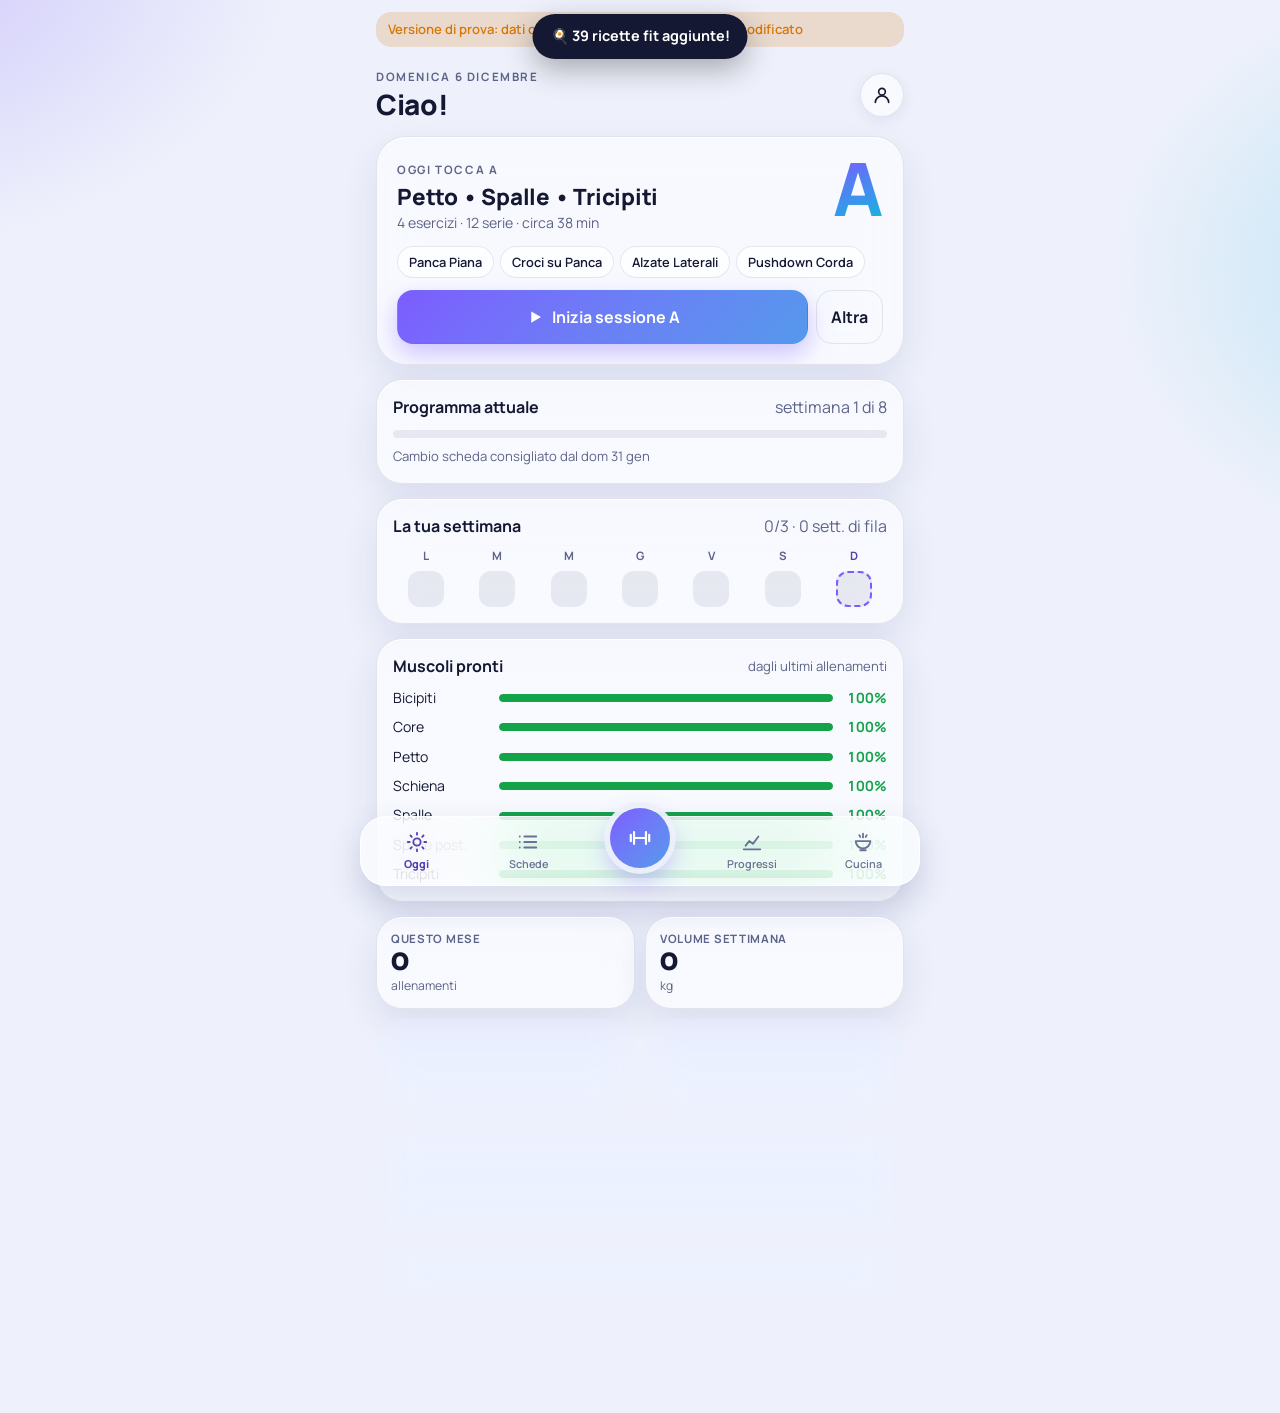
==== commit 10148c61: "Anteprima di Palestra 6 nella cartella /beta/ La versione attuale resta com'è. L'anteprima usa una c" ====
--- a/beta/index.html
+++ b/beta/index.html
@@ -1,36 +1,38 @@
 <!DOCTYPE html>
-<html lang="it">
+<html lang="it" data-stile="vetro" data-modo="scuro">
 <head>
   <meta charset="UTF-8">
   <meta name="viewport" content="width=device-width, initial-scale=1, viewport-fit=cover">
-  <meta name="theme-color" content="#0b1120">
-  <title>Palestra</title>
+  <meta name="theme-color" content="#060914">
+  <meta name="description" content="Il tuo personal trainer digitale: allenamenti, progressi e cucina fit">
+  <title>Palestra 6 (prova)</title>
   <link rel="manifest" href="manifest.json">
-  <link rel="icon" href="icon.svg" type="image/svg+xml">
-  <link rel="apple-touch-icon" href="icon.svg">
-  <link rel="stylesheet" href="style.css">
+  <link rel="icon" href="icon-192.png" type="image/png">
+  <link rel="apple-touch-icon" href="apple-touch-icon.png">
+  <link rel="preconnect" href="https://fonts.googleapis.com">
+  <link rel="preconnect" href="https://fonts.gstatic.com" crossorigin>
+  <script>
+    /* Applica subito stile e modo salvati, così non c'è il lampo di colori sbagliati all'apertura */
+    (function () {
+      try {
+        var k = /\/beta\/?/.test(location.pathname) ? 'palestra-dati-beta' : 'palestra-dati';
+        var s = (JSON.parse(localStorage.getItem(k) || 'null') || {}).settings || {};
+        var stile = s.stile || (s.accent ? (['aurora', 'natura'].indexOf(s.accent) >= 0 ? 'vetro' : 'essenziale') : 'vetro');
+        var modo = s.modo || ({ light: 'chiaro', dark: 'scuro' }[s.theme]) || 'auto';
+        var scuro = modo === 'scuro' || (modo === 'auto' && matchMedia('(prefers-color-scheme: dark)').matches);
+        document.documentElement.dataset.stile = stile;
+        document.documentElement.dataset.modo = scuro ? 'scuro' : 'chiaro';
+      } catch (e) {}
+    })();
+  </script>
+  <link rel="stylesheet" href="css/temi.css?v=6.0.0">
+  <link rel="stylesheet" href="css/app.css?v=6.0.0">
 </head>
 <body>
-  <main id="app"></main>
-
-  <nav id="nav">
-    <button data-view="home" class="active"><svg viewBox="0 0 24 24"><path d="M3 10.5 12 3l9 7.5V20a1 1 0 0 1-1 1h-5v-6h-6v6H4a1 1 0 0 1-1-1z"/></svg>Home</button>
-    <button data-view="allena"><svg viewBox="0 0 24 24"><path d="M6.5 6.5v11M17.5 6.5v11M3.5 9v6M20.5 9v6M6.5 12h11"/></svg>Allena</button>
-    <button data-view="ricette"><svg viewBox="0 0 24 24"><path d="M5 11h14a7 7 0 0 1-14 0zM12 3v3M8 4.5l1 2M16 4.5l-1 2M9 21h6"/></svg>Ricette</button>
-    <button data-view="progressi"><svg viewBox="0 0 24 24"><path d="M3 20h18M5 16l4-5 4 3 6-8"/><circle cx="19" cy="6" r="1.2"/></svg>Progressi</button>
-    <button data-view="corpo"><span class="nav-emo">💪</span>Corpo</button>
-  </nav>
-
-  <div id="toast"></div>
-  <input type="file" id="file" accept=".json,.csv,text/csv,application/json" hidden>
-
-  <script src="visual.js"></script>
-  <script src="timer.js"></script>
-  <script src="ricette.js"></script>
-  <script src="stampa.js"></script>
-  <script src="app.js"></script>
-  <script>
-    if ('serviceWorker' in navigator) navigator.serviceWorker.register('sw.js');
-  </script>
+  <main id="app" aria-live="polite"></main>
+  <nav id="nav" aria-label="Navigazione principale"></nav>
+  <input type="file" id="file" hidden>
+  <noscript><p style="padding:20px">Per usare Palestra attiva JavaScript.</p></noscript>
+  <script type="module" src="js/app.js?v=6.0.0"></script>
 </body>
 </html>
--- a/beta/css/temi.css
+++ b/beta/css/temi.css
@@ -0,0 +1,236 @@
+/* ============ PALESTRA 6 · I 4 STILI ============
+   Ogni stile ha una versione scura e una chiara. data-stile e data-modo stanno su <html>.
+   --accent può essere sostituito dal colore scelto in Impostazioni → Aspetto. */
+
+:root {
+  --scala: 1; --vel: 1; --ease: cubic-bezier(.2, .8, .2, 1);
+  --good: #22c55e; --warn: #f59e0b; --bad: #ef4444;
+  --c-kcal: #f97316; --c-prot: #ec4899; --c-carb: #06b6d4; --c-grassi: #a78bfa;
+  --c0: #7c5cff; --c1: #16b4e0; --c2: #f472b6; --c3: #facc15;
+  --accent-soft: color-mix(in srgb, var(--accent) 18%, transparent);
+  --accent-soft-forte: color-mix(in srgb, var(--accent) 42%, transparent);
+  --accent-line: color-mix(in srgb, var(--accent) 45%, transparent);
+  --good-bg: color-mix(in srgb, var(--good) 16%, transparent);
+  --warn-bg: color-mix(in srgb, var(--warn) 18%, transparent);
+  --bad-bg: color-mix(in srgb, var(--bad) 14%, transparent);
+  --on-accent: #fff;
+  --r-pill: 999px;
+}
+/* Testo sopra colori chiari */
+:root[data-accento=lime], :root[data-stile=atleta]:not([data-accento]) { --on-accent: #0b0d05; }
+
+/* ================= VETRO ================= */
+:root, :root[data-stile=vetro] {
+  --font-body: 'Manrope', system-ui, -apple-system, 'Segoe UI', Roboto, sans-serif;
+  --font-display: 'Manrope', system-ui, sans-serif; --font-num: 'Unbounded', 'Manrope', system-ui, sans-serif;
+  --num-weight: 700; --display-weight: 800;
+  --accent: #7c5cff; --accent-b: #16b4e0;
+  --accent-grad: linear-gradient(135deg, var(--accent), color-mix(in oklab, var(--accent) 35%, var(--accent-b)));
+  --r: 26px; --r-s: 15px; --r-btn: 16px; --r-btn-l: 22px; --r-seg: 16px; --r-input: 14px; --r-hero: 30px; --r-day: 12px; --r-sheet: 28px;
+  --blur: blur(22px) saturate(160%); --blur-forte: blur(30px) saturate(180%);
+  --nav-r: 26px; --nav-bottom: calc(14px + env(safe-area-inset-bottom, 0px)); --nav-w: calc(100% - 28px); --nav-pad: 0px; --nav-h: 70px;
+  --centro-up: -26px; --lettera: 4.6rem; --tile-num: 1.45rem; --big-num: 2rem; --st-num: 1.75rem; --rf-num: 4.4rem;
+  --hero-foto-op: 0; --sess-foto-op: .14;
+}
+:root[data-stile=vetro][data-modo=scuro], :root:not([data-stile]) {
+  color-scheme: dark;
+  --bg: #060914; --bg-sticky: rgba(6, 9, 20, .82);
+  --bg-deco: radial-gradient(600px 420px at -10% -5%, color-mix(in srgb, var(--accent) 45%, transparent), transparent 70%),
+    radial-gradient(520px 420px at 115% 30%, color-mix(in srgb, var(--accent-b) 32%, transparent), transparent 70%),
+    radial-gradient(480px 380px at 20% 105%, rgba(244, 114, 182, .2), transparent 70%), #060914;
+  --surface: rgba(255, 255, 255, .065); --surface2: rgba(255, 255, 255, .09); --line: rgba(255, 255, 255, .12); --line-strong: rgba(255, 255, 255, .2);
+  --text: #eef0ff; --muted: #9aa3c7; --accent-text: color-mix(in oklab, var(--accent) 60%, white);
+  --shadow: inset 0 1px 0 rgba(255, 255, 255, .12), 0 18px 40px rgba(0, 0, 0, .28); --shadow-s: inset 0 1px 0 rgba(255, 255, 255, .1);
+  --accent-shadow: 0 10px 28px color-mix(in srgb, var(--accent) 45%, transparent);
+  --track: rgba(255, 255, 255, .1); --chip-bg: rgba(255, 255, 255, .07); --seg-bg: rgba(255, 255, 255, .05); --seg-on: rgba(255, 255, 255, .16);
+  --input-bg: rgba(255, 255, 255, .06); --nav-bg: rgba(18, 22, 42, .58); --nav-border: 1px solid rgba(255, 255, 255, .14);
+  --nav-shadow: inset 0 1px 0 rgba(255, 255, 255, .14), 0 16px 40px rgba(0, 0, 0, .5); --nav-text: #8b93b8; --nav-on: #fff;
+  --centro-shadow: 0 0 0 6px rgba(6, 9, 20, .9), 0 10px 30px color-mix(in srgb, var(--accent) 60%, transparent);
+  --dock-bg: rgba(14, 18, 36, .72); --sheet-bg: rgba(16, 20, 38, .92); --toast-bg: #eef0ff; --toast-text: #0b0f22;
+  --hero-bg: rgba(255, 255, 255, .07); --lettera-bg: linear-gradient(160deg, color-mix(in oklab, var(--accent) 50%, white), var(--accent-b));
+  --coach-bg: color-mix(in srgb, var(--accent-b) 12%, transparent); --coach-line: color-mix(in srgb, var(--accent-b) 28%, transparent); --coach-text: #dff7fd; --coach-ico: #67e8f9;
+  --cur-bg: color-mix(in srgb, var(--accent) 12%, transparent); --done-bg: rgba(34, 197, 94, .08);
+  --media-bg: rgba(255, 255, 255, .05); --mappa-base: rgba(255, 255, 255, .14); --mappa-muscolo: rgba(255, 255, 255, .24); --grid: rgba(255, 255, 255, .08);
+  --rf-bg: radial-gradient(500px 500px at 50% 40%, color-mix(in srgb, var(--accent) 30%, transparent), transparent 70%), #060914;
+  --foto-filter: saturate(.75);
+  --good: #4ade80;
+}
+:root[data-stile=vetro][data-modo=chiaro] {
+  color-scheme: light;
+  --bg: #eef1fb; --bg-sticky: rgba(238, 241, 251, .85);
+  --bg-deco: radial-gradient(600px 420px at -10% -5%, color-mix(in srgb, var(--accent) 28%, transparent), transparent 70%),
+    radial-gradient(520px 420px at 115% 30%, color-mix(in srgb, var(--accent-b) 24%, transparent), transparent 70%), #eef1fb;
+  --surface: rgba(255, 255, 255, .62); --surface2: rgba(255, 255, 255, .8); --line: rgba(30, 36, 80, .1); --line-strong: rgba(30, 36, 80, .2);
+  --text: #141833; --muted: #5d6488; --accent-text: color-mix(in oklab, var(--accent) 78%, black);
+  --shadow: inset 0 1px 0 rgba(255, 255, 255, .9), 0 14px 34px rgba(40, 50, 120, .1); --shadow-s: 0 4px 14px rgba(40, 50, 120, .08);
+  --accent-shadow: 0 10px 24px color-mix(in srgb, var(--accent) 35%, transparent);
+  --track: rgba(30, 36, 80, .08); --chip-bg: rgba(255, 255, 255, .7); --seg-bg: rgba(255, 255, 255, .5); --seg-on: #fff;
+  --input-bg: rgba(255, 255, 255, .75); --nav-bg: rgba(255, 255, 255, .7); --nav-border: 1px solid rgba(255, 255, 255, .9);
+  --nav-shadow: 0 14px 34px rgba(40, 50, 120, .16); --nav-text: #6b7194; --nav-on: var(--accent-text);
+  --centro-shadow: 0 0 0 6px rgba(238, 241, 251, .95), 0 10px 26px color-mix(in srgb, var(--accent) 45%, transparent);
+  --dock-bg: rgba(255, 255, 255, .78); --sheet-bg: rgba(250, 251, 255, .96); --toast-bg: #141833; --toast-text: #fff;
+  --hero-bg: rgba(255, 255, 255, .6); --lettera-bg: linear-gradient(160deg, var(--accent), var(--accent-b));
+  --coach-bg: color-mix(in srgb, var(--accent-b) 12%, white); --coach-line: color-mix(in srgb, var(--accent-b) 30%, transparent); --coach-text: #0c3a48; --coach-ico: #0e7490;
+  --cur-bg: color-mix(in srgb, var(--accent) 8%, white); --done-bg: rgba(34, 197, 94, .08);
+  --media-bg: rgba(30, 36, 80, .06); --mappa-base: #d5d9ea; --mappa-muscolo: #bcc2da; --grid: rgba(30, 36, 80, .08);
+  --rf-bg: radial-gradient(500px 500px at 50% 40%, color-mix(in srgb, var(--accent) 22%, transparent), transparent 70%), #eef1fb;
+  --good: #15a34a; --warn: #d97706; --bad: #dc2626;
+}
+
+/* ================= ESSENZIALE ================= */
+:root[data-stile=essenziale] {
+  --font-body: 'Instrument Sans', system-ui, -apple-system, 'Segoe UI', Roboto, sans-serif;
+  --font-display: var(--font-body); --font-num: var(--font-body); --num-weight: 700; --display-weight: 700; --display-tracking: -.02em;
+  --accent: #3d7bff; --accent-grad: var(--accent);
+  --r: 16px; --r-s: 10px; --r-btn: 12px; --r-seg: 12px; --r-input: 10px; --r-hero: 16px; --r-day: 9px; --r-sheet: 18px;
+  --blur: none; --nav-h: 66px; --centro-up: 0px; --centro-r: 14px; --lettera: 3rem; --tile-num: 1.4rem; --big-num: 1.9rem; --st-num: 1.6rem;
+  --hero-foto-op: 0; --sess-foto-op: 0; --gap: 12px; --h1: 1.7rem; --es-media-h: 0px;
+  --accent-shadow: none; --entra-y: 4px;
+}
+:root[data-stile=essenziale] .es-media:not(.senza) { height: 64px; border-radius: 14px; }
+:root[data-stile=essenziale] .es-media img { object-position: 50% 30%; }
+:root[data-stile=essenziale] #nav .nav-centro { width: 54px; height: 46px; }
+:root[data-stile=essenziale][data-modo=scuro] {
+  color-scheme: dark;
+  --bg: #0e1014; --bg-sticky: #0e1014; --surface: #16191f; --surface2: #1e222a; --line: #262b34; --line-strong: #353b47;
+  --text: #eceef2; --muted: #8c94a3; --accent-text: color-mix(in oklab, var(--accent) 70%, white);
+  --shadow: none; --shadow-s: none; --track: #262b34; --chip-bg: #1e222a; --seg-bg: #16191f; --seg-on: #2a303b;
+  --input-bg: #16191f; --nav-bg: #0e1014; --nav-border: 0; --nav-text: #8c94a3; --nav-on: #fff; --centro-shadow: none;
+  --dock-bg: #0e1014; --sheet-bg: #16191f; --toast-bg: #eceef2; --toast-text: #0e1014;
+  --hero-bg: #16191f; --lettera-bg: var(--accent); --coach-bg: #13233f; --coach-line: #1f3a66; --coach-text: #cfe0ff;
+  --cur-bg: #1a2233; --done-bg: #123323; --media-bg: #1e222a; --mappa-base: #2a2f39; --mappa-muscolo: #3a414e; --grid: #22262e;
+  --good: #2fd07f; --on-good: #06200f; --rf-bg: #0e1014; --rf-num-color: var(--text);
+}
+:root[data-stile=essenziale][data-modo=scuro] #nav { border-top: 1px solid #262b34; }
+:root[data-stile=essenziale][data-modo=chiaro] {
+  color-scheme: light;
+  --bg: #f4f5f7; --bg-sticky: #f4f5f7; --surface: #fff; --surface2: #f0f2f5; --line: #e3e6eb; --line-strong: #d0d5dd;
+  --text: #14171c; --muted: #646d7c; --accent-text: color-mix(in oklab, var(--accent) 80%, black);
+  --shadow: 0 1px 2px rgba(16, 24, 40, .05); --shadow-s: 0 1px 2px rgba(16, 24, 40, .05); --track: #e8ebf0; --chip-bg: #f0f2f5; --seg-bg: #eceef2; --seg-on: #fff;
+  --input-bg: #fff; --nav-bg: #fff; --nav-border: 0; --nav-text: #6b7280; --nav-on: #14171c; --centro-shadow: none;
+  --dock-bg: #fff; --sheet-bg: #fff; --toast-bg: #14171c; --toast-text: #fff;
+  --hero-bg: #fff; --lettera-bg: var(--accent); --coach-bg: #eef4ff; --coach-line: #d4e2ff; --coach-text: #1e3a6e;
+  --cur-bg: #f2f6ff; --done-bg: #ecfbf2; --media-bg: #eceef2; --mappa-base: #dde1e7; --mappa-muscolo: #c9ced7; --grid: #edf0f3;
+  --good: #16a35a; --warn: #d97706; --bad: #dc2626; --rf-bg: #f4f5f7;
+}
+:root[data-stile=essenziale][data-modo=chiaro] #nav { border-top: 1px solid #e3e6eb; }
+
+/* ================= ATLETA ================= */
+:root[data-stile=atleta] {
+  --font-body: 'Barlow', system-ui, -apple-system, 'Segoe UI', Roboto, sans-serif;
+  --font-display: 'Anton', 'Barlow Condensed', Impact, sans-serif; --font-num: 'Anton', 'Barlow Condensed', Impact, sans-serif;
+  --font-label: 'Barlow Condensed', 'Barlow', sans-serif; --font-btn: 'Barlow Condensed', 'Barlow', sans-serif; --font-nav: 'Barlow Condensed', 'Barlow', sans-serif;
+  --display-weight: 400; --num-weight: 400; --display-case: uppercase; --display-tracking: .01em;
+  --btn-case: uppercase; --btn-tracking: .08em; --nav-case: uppercase; --nav-tracking: .06em;
+  --accent: #d4ff3a; --accent-grad: var(--accent);
+  --r: 4px; --r-s: 4px; --r-btn: 999px; --r-btn-l: 999px; --r-seg: 0px; --r-input: 4px; --r-hero: 0px; --r-day: 0px; --r-sheet: 6px;
+  --blur: none; --nav-h: 70px; --centro-up: 0px; --lettera: 5.5rem;
+  --h1: 2.6rem; --h2: 1.8rem; --h3: 1.3rem; --hero-t: 3.1rem; --es-nome: 2.3rem; --tile-num: 2.1rem; --big-num: 3.2rem; --st-num: 3rem; --rf-num: 6.5rem; --ric-t: 2.4rem;
+  --hero-foto-op: 1; --hero-foto-filter: grayscale(1) contrast(1.25) brightness(.7); --foto-filter: grayscale(1) contrast(1.2);
+  --sess-foto-op: .3; --es-media-h: 250px; --gap: 18px; --accent-shadow: none; --card-border: 0; --entra-y: 0; --entra-s: .985;
+}
+:root[data-stile=atleta] .hero { margin-inline: -16px; min-height: 440px; display: flex; align-items: flex-end; }
+:root[data-stile=atleta] .hero-in { padding: 24px 16px; width: 100%; }
+:root[data-stile=atleta] .hero-lettera { display: none; }
+:root[data-stile=atleta] .hero .chip { border-radius: 0; background: transparent; border: 1px solid rgba(255,255,255,.35); color: #fff; text-transform: uppercase; font-family: var(--font-label); letter-spacing: .06em; }
+:root[data-stile=atleta] .es-media { margin-inline: -16px; border-radius: 0; }
+:root[data-stile=atleta] .es-media::after { content: ''; position: absolute; inset: 0; background: linear-gradient(180deg, transparent 40%, var(--bg)); }
+:root[data-stile=atleta] .es-testa { margin-top: -70px; position: relative; z-index: 1; }
+:root[data-stile=atleta] .seg { border-width: 0 0 1px; background: transparent; padding: 0; gap: 18px; overflow-x: auto; scrollbar-width: none; }
+:root[data-stile=atleta] .seg::-webkit-scrollbar { display: none; }
+:root[data-stile=atleta] .seg button { flex: none; border-radius: 0; padding: 6px 0 10px; font-family: var(--font-label); text-transform: uppercase; letter-spacing: .08em; }
+:root[data-stile=atleta] .seg button.on { background: transparent; box-shadow: inset 0 -3px 0 var(--accent); }
+:root[data-stile=atleta] .tile { border-radius: 0; background: transparent; border-top: 1px solid var(--line); padding: 12px 2px; box-shadow: none; }
+:root[data-stile=atleta] .eyebrow, :root[data-stile=atleta] .t-lab, :root[data-stile=atleta] .st-lab, :root[data-stile=atleta] .rir-lab { font-family: var(--font-label); letter-spacing: .14em; }
+:root[data-stile=atleta] #rest-full .rf-ring b, :root[data-stile=atleta] .rf-lab { color: var(--accent); }
+:root[data-stile=atleta] .card { box-shadow: none; }
+:root[data-stile=atleta][data-modo=scuro] {
+  color-scheme: dark;
+  --bg: #0a0a0a; --bg-sticky: rgba(10, 10, 10, .9); --surface: #141414; --surface2: #1c1c1c; --line: #2a2a2a; --line-strong: #3a3a3a;
+  --text: #f5f5f0; --muted: #8f8f88; --accent-text: var(--accent);
+  --shadow: none; --shadow-s: none; --track: #262626; --chip-bg: #1c1c1c; --seg-bg: transparent; --seg-on: transparent; --seg-on-text: #fff;
+  --input-bg: #141414; --nav-bg: #0a0a0a; --nav-border: 0; --nav-text: #8f8f88; --nav-on: #fff; --centro-shadow: none;
+  --dock-bg: #0a0a0a; --sheet-bg: #141414; --toast-bg: var(--accent); --toast-text: #0b0d05;
+  --hero-bg: #141414; --hero-text: #fff; --hero-muted: #c8c8c2; --hero-velo: linear-gradient(180deg, rgba(10,10,10,.5) 0%, transparent 30%, rgba(10,10,10,.25) 55%, #0a0a0a 100%);
+  --coach-bg: transparent; --coach-line: var(--line); --coach-text: #e8e8e2;
+  --cur-bg: #171a0d; --done-bg: transparent; --media-bg: #161616; --mappa-base: #2a2a2a; --mappa-muscolo: #3a3a3a; --grid: #1f1f1f;
+  --good: var(--accent); --on-good: #0b0d05; --rf-bg: #0a0a0a; --rf-num-color: var(--accent);
+}
+:root[data-stile=atleta][data-modo=chiaro] {
+  color-scheme: light;
+  --accent: #111; --on-accent: #fff;
+  --bg: #f2f2ec; --bg-sticky: rgba(242, 242, 236, .92); --surface: #fff; --surface2: #e9e9e2; --line: #d8d8cf; --line-strong: #bdbdb3;
+  --text: #0a0a0a; --muted: #5f5f58; --accent-text: #0a0a0a;
+  --shadow: none; --shadow-s: none; --track: #e1e1d9; --chip-bg: #fff; --seg-bg: transparent; --seg-on: transparent;
+  --input-bg: #fff; --nav-bg: #f2f2ec; --nav-border: 0; --nav-text: #6f6f68; --nav-on: #0a0a0a; --centro-shadow: none;
+  --dock-bg: #f2f2ec; --sheet-bg: #fff; --toast-bg: #0a0a0a; --toast-text: #d4ff3a;
+  --hero-bg: #0a0a0a; --hero-text: #fff; --hero-muted: #d0d0ca; --hero-velo: linear-gradient(180deg, rgba(0,0,0,.45) 0%, transparent 30%, rgba(0,0,0,.2) 55%, rgba(0,0,0,.85) 100%);
+  --coach-bg: #fff; --coach-line: #d8d8cf; --coach-text: #1a1a1a; --coach-ico: #0a0a0a;
+  --cur-bg: #fff; --done-bg: transparent; --media-bg: #e1e1d9; --mappa-base: #dcdcd3; --mappa-muscolo: #c4c4ba; --grid: #e4e4dc;
+  --good: #15803d; --rf-bg: #f2f2ec;
+}
+:root[data-stile=atleta][data-modo=chiaro][data-accento] { --on-accent: #fff; }
+:root[data-stile=atleta][data-modo=chiaro][data-accento=lime] { --on-accent: #0b0d05; }
+:root[data-stile=atleta][data-modo=chiaro] .hero .btn.ghost { color: #fff; border-color: rgba(255,255,255,.4); }
+:root[data-stile=atleta][data-modo=chiaro] .hero .btn.primary { background: #d4ff3a; color: #0b0d05; }
+:root[data-stile=atleta][data-modo=chiaro] .hero .coach-tip { background: rgba(0,0,0,.45); color: #fff; border-color: rgba(255,255,255,.2); }
+:root[data-stile=atleta][data-modo=chiaro] .hero .coach-tip .ico { color: #d4ff3a; }
+:root[data-stile=atleta][data-modo=chiaro] .es-media::after { background: linear-gradient(180deg, transparent 40%, var(--bg)); }
+
+/* ================= OFFICINA ================= */
+:root[data-stile=officina] {
+  --font-body: 'IBM Plex Sans Condensed', 'Arial Narrow', system-ui, sans-serif;
+  --font-display: var(--font-body); --font-num: 'IBM Plex Mono', ui-monospace, 'SFMono-Regular', Menlo, monospace;
+  --font-label: 'IBM Plex Mono', ui-monospace, monospace; --font-btn: 'IBM Plex Mono', ui-monospace, monospace; --font-nav: 'IBM Plex Mono', ui-monospace, monospace;
+  --display-weight: 700; --num-weight: 700; --btn-case: uppercase; --btn-tracking: .02em; --nav-case: uppercase; --nav-tracking: .1em;
+  --accent: #ff5a1f; --accent-grad: var(--accent);
+  --r: 4px; --r-s: 3px; --r-btn: 4px; --r-seg: 4px; --r-input: 3px; --r-hero: 4px; --r-day: 2px; --r-sheet: 6px; --r-pill: 4px;
+  --blur: none; --nav-h: 66px; --centro-up: 0px; --centro-r: 4px; --lettera: 5.5rem; --tile-num: 1.5rem; --big-num: 2rem;
+  --hero-foto-op: 0; --sess-foto-op: 0; --accent-shadow: none; --entra-y: 6px; --on-accent: #1b2430;
+}
+:root[data-stile=officina] .hero-lettera { font-family: var(--font-num); background: var(--accent); color: #1b2430; -webkit-text-fill-color: #1b2430; padding: 8px 16px; border: 1.5px solid var(--ink); border-radius: 3px; font-size: 3.4rem; line-height: 1; }
+:root[data-stile=officina] .card, :root[data-stile=officina] .tile, :root[data-stile=officina] .hero, :root[data-stile=officina] .serie, :root[data-stile=officina] .editor, :root[data-stile=officina] .lib-card, :root[data-stile=officina] .ric-card { border: 1.5px solid var(--ink); }
+:root[data-stile=officina] .btn.primary { box-shadow: 3px 3px 0 var(--ink); border: 1.5px solid var(--ink); }
+:root[data-stile=officina] .btn { border-width: 1.5px; border-color: var(--ink); }
+:root[data-stile=officina] .s-riga + .s-riga { border-top: 1px dashed var(--line-strong); border-radius: 0; }
+:root[data-stile=officina] .eyebrow, :root[data-stile=officina] .t-lab { font-family: var(--font-label); letter-spacing: .12em; }
+:root[data-stile=officina] .es-media img, :root[data-stile=officina] .lib-img img { filter: grayscale(1) contrast(1.1); }
+:root[data-stile=officina] .s-riga.fatta .s-ok { background: var(--ink); border-color: var(--ink); color: var(--accent); }
+:root[data-stile=officina] .gg i.on { background: var(--ink); color: var(--accent); }
+:root[data-stile=officina] #nav .nav-centro { width: 52px; height: 52px; border: 1.5px solid var(--accent); }
+:root[data-stile=officina][data-modo=chiaro] {
+  color-scheme: light; --ink: #1b2430;
+  --bg: #f1f2ee; --bg-sticky: rgba(241, 242, 238, .95);
+  --bg-deco: linear-gradient(rgba(27, 36, 48, .06) 1px, transparent 1px) 0 0 / 16px 16px, linear-gradient(90deg, rgba(27, 36, 48, .06) 1px, transparent 1px) 0 0 / 16px 16px, #f1f2ee;
+  --surface: #fff; --surface2: #fff; --line: #d7dbe0; --line-strong: #b9bfc6;
+  --text: #1b2430; --muted: #5e6773; --accent-text: #b93a0e;
+  --shadow: none; --shadow-s: none; --track: #e3e6e1; --chip-bg: #fff; --seg-bg: #fff; --seg-on: #1b2430; --seg-on-text: #ff8a5c;
+  --input-bg: #fff; --nav-bg: #1b2430; --nav-border: 0; --nav-text: #aab2bd; --nav-on: #ff7a45; --centro-shadow: none;
+  --dock-bg: rgba(241, 242, 238, .96); --sheet-bg: #f8f8f5; --toast-bg: #1b2430; --toast-text: #ff8a5c;
+  --hero-bg: #fff; --lettera-bg: none; --coach-bg: #fff4ee; --coach-line: #ffc3a8; --coach-text: #5a2a12; --coach-ico: #b93a0e;
+  --cur-bg: #ffe3d6; --done-bg: transparent; --media-bg: #e7e9e4; --mappa-base: #dfe2dc; --mappa-muscolo: #c9cdc6; --grid: #e3e6e1;
+  --good: #15803d; --rf-bg: #f1f2ee; --rf-num-color: #b93a0e; --accent-soft: #ffd9c8; --accent-soft-forte: #ffb08f;
+}
+:root[data-stile=officina][data-modo=scuro] {
+  color-scheme: dark; --ink: #e9e6dc;
+  --bg: #13171c; --bg-sticky: rgba(19, 23, 28, .95);
+  --bg-deco: linear-gradient(rgba(233, 230, 220, .05) 1px, transparent 1px) 0 0 / 16px 16px, linear-gradient(90deg, rgba(233, 230, 220, .05) 1px, transparent 1px) 0 0 / 16px 16px, #13171c;
+  --surface: #1b2128; --surface2: #222932; --line: #333b46; --line-strong: #4a5462;
+  --text: #ece9df; --muted: #9aa3ad; --accent-text: #ff8a5c; --on-accent: #13171c;
+  --shadow: none; --shadow-s: none; --track: #2a313a; --chip-bg: #1b2128; --seg-bg: #1b2128; --seg-on: #ff5a1f; --seg-on-text: #13171c;
+  --input-bg: #1b2128; --nav-bg: #0d1014; --nav-border: 0; --nav-text: #8e97a2; --nav-on: #ff7a45; --centro-shadow: none;
+  --dock-bg: rgba(19, 23, 28, .96); --sheet-bg: #1b2128; --toast-bg: #ff5a1f; --toast-text: #13171c;
+  --hero-bg: #1b2128; --coach-bg: #2a1c15; --coach-line: #5a3322; --coach-text: #ffd9c8; --coach-ico: #ff8a5c;
+  --cur-bg: #3a2318; --done-bg: transparent; --media-bg: #222932; --mappa-base: #2d343d; --mappa-muscolo: #3d4652; --grid: #262d36;
+  --good: #4ade80; --rf-bg: #13171c; --rf-num-color: #ff7a45; --accent-soft: #4a2617; --accent-soft-forte: #7a3a20;
+}
+:root[data-stile=officina][data-modo=scuro] .hero-lettera { color: #13171c; -webkit-text-fill-color: #13171c; }
+:root[data-stile=officina][data-modo=scuro] .gg i.on { color: #13171c; background: var(--accent); }
+:root[data-stile=officina][data-modo=scuro] .s-riga.fatta .s-ok { background: var(--accent); color: #13171c; border-color: var(--accent); }
+/* Colore personalizzato su Officina: testo in tinta col colore scelto */
+:root[data-stile=officina][data-accento] { --accent-text: color-mix(in oklab, var(--accent) 75%, var(--text)); --accent-soft: color-mix(in srgb, var(--accent) 22%, transparent); --accent-soft-forte: color-mix(in srgb, var(--accent) 45%, transparent); }
+:root[data-stile=officina][data-modo=chiaro][data-accento]:not([data-accento=lime]) { --on-accent: #fff; }
+
+/* ================= CARATTERE SCELTO ================= */
+:root[data-carattere=sistema] { --font-body: system-ui, -apple-system, 'Segoe UI', Roboto, sans-serif; --font-display: var(--font-body); --font-num: var(--font-body); --font-label: var(--font-body); --font-btn: var(--font-body); --font-nav: var(--font-body); --num-weight: 700; --display-weight: 800; }
+:root[data-carattere=leggibile] { --font-body: 'Atkinson Hyperlegible', system-ui, sans-serif; --font-display: var(--font-body); --font-num: var(--font-body); --font-label: var(--font-body); --font-btn: var(--font-body); --font-nav: var(--font-body); --num-weight: 700; --display-weight: 700; }
--- a/beta/css/app.css
+++ b/beta/css/app.css
@@ -0,0 +1,486 @@
+/* ============ PALESTRA 6 · STRUTTURA E COMPONENTI ============
+   Tutti i colori, i caratteri e le forme arrivano dai token definiti in temi.css. */
+*, *::before, *::after { box-sizing: border-box; }
+html { -webkit-text-size-adjust: 100%; font-size: calc(16px * var(--scala, 1)); }
+body {
+  margin: 0; min-height: 100vh; background: var(--bg); color: var(--text);
+  font-family: var(--font-body); font-size: 1rem; line-height: 1.45;
+  -webkit-tap-highlight-color: transparent; overscroll-behavior-y: none;
+  padding-bottom: calc(92px + env(safe-area-inset-bottom, 0px));
+}
+body::before { content: ''; position: fixed; inset: 0; z-index: -1; background: var(--bg-deco, none); pointer-events: none; }
+body.in-allenamento { padding-bottom: calc(120px + env(safe-area-inset-bottom, 0px)); }
+img { max-width: 100%; display: block; }
+button, input, select, textarea { font: inherit; color: inherit; }
+button { cursor: pointer; }
+button:disabled { opacity: .45; cursor: default; }
+:focus-visible { outline: 2px solid var(--accent); outline-offset: 2px; }
+.sr-only { position: absolute; width: 1px; height: 1px; overflow: hidden; clip: rect(0 0 0 0); white-space: nowrap; }
+h1, h2, h3, h4 { margin: 0; font-family: var(--font-display); font-weight: var(--display-weight, 800); letter-spacing: var(--display-tracking, -.01em); text-transform: var(--display-case, none); text-wrap: balance; line-height: 1.12; }
+h1 { font-size: var(--h1, 1.75rem); }
+h2 { font-size: var(--h2, 1.35rem); }
+h3 { font-size: var(--h3, 1.06rem); }
+h4 { font-size: .95rem; margin: 14px 0 6px; }
+p { margin: 0; }
+.muted { color: var(--muted); }
+.small { font-size: .82rem; }
+.centro { text-align: center; justify-content: center; }
+.su { color: var(--good); } .giu { color: var(--bad); }
+.eyebrow { font-size: .72rem; font-weight: 700; letter-spacing: .14em; text-transform: uppercase; color: var(--muted); font-family: var(--font-label, var(--font-body)); }
+
+#app { max-width: 560px; margin: 0 auto; padding: 0 max(16px, env(safe-area-inset-left, 0px)) 0 max(16px, env(safe-area-inset-right, 0px)); padding-top: env(safe-area-inset-top, 0px); }
+#app.entra { animation: entra calc(.32s * var(--vel, 1)) var(--ease, cubic-bezier(.2, .8, .2, 1)); }
+@keyframes entra { from { opacity: 0; transform: translateY(var(--entra-y, 10px)) scale(var(--entra-s, 1)); } to { opacity: 1; transform: none; } }
+.pila { display: flex; flex-direction: column; gap: var(--gap, 14px); }
+.pila.stretta { gap: 8px; }
+.row { display: flex; align-items: center; justify-content: space-between; gap: 10px; }
+.row.grande { align-items: flex-end; margin: 8px 0 4px; }
+.row.grande > div { display: flex; flex-direction: column; gap: 2px; }
+.row-btns { display: flex; gap: 8px; flex-wrap: wrap; align-items: center; }
+.row-btns.stretti { gap: 2px; flex-wrap: nowrap; }
+.row-btns > .full { flex: 1; }
+.row-btns.piccoli { margin: 10px 0 4px; }
+.due { display: grid; grid-template-columns: repeat(2, minmax(0, 1fr)); gap: 10px; }
+.griglia2 { display: grid; grid-template-columns: repeat(2, minmax(0, 1fr)); gap: 10px; }
+
+/* ---------- Intestazione ---------- */
+.testata { display: flex; align-items: center; gap: 12px; padding: 22px 0 16px; }
+.testata-t { flex: 1; min-width: 0; display: flex; flex-direction: column; gap: 3px; }
+.testata-t h1 { overflow-wrap: anywhere; }
+.avatar { width: 44px; height: 44px; flex: none; border-radius: var(--r-pill, 50%); border: 1px solid var(--line); background: var(--surface); color: var(--text); font-weight: 800; display: grid; place-items: center; box-shadow: var(--shadow-s); backdrop-filter: var(--blur); }
+.icon-btn { width: 44px; height: 44px; flex: none; border-radius: var(--r-s); border: 1px solid var(--line); background: var(--surface); color: var(--text); display: grid; place-items: center; backdrop-filter: var(--blur); }
+.icon-btn.small { width: 36px; height: 36px; border-color: transparent; background: transparent; }
+.icon-btn.danger { color: var(--bad); }
+.icon-btn.on { color: var(--accent); }
+.banner-beta { background: var(--warn-bg); color: var(--warn); padding: 8px 12px; border-radius: var(--r-s); font-size: .82rem; font-weight: 600; margin-top: 12px; }
+
+/* ---------- Superfici ---------- */
+.card { background: var(--surface); border: var(--card-border, 1px solid var(--line)); border-radius: var(--r); padding: 16px; box-shadow: var(--shadow); backdrop-filter: var(--blur); -webkit-backdrop-filter: var(--blur); position: relative; }
+.card.lista { padding: 4px 0; }
+.card h3 + * { margin-top: 10px; }
+.card .row + * { margin-top: 10px; }
+.tag { display: inline-flex; align-items: center; gap: 4px; padding: 4px 9px; border-radius: var(--r-pill); background: var(--accent-soft); color: var(--accent-text); font-size: .78rem; font-weight: 700; white-space: nowrap; }
+.tag.su { background: var(--good-bg); color: var(--good); } .tag.giu { background: var(--bad-bg); color: var(--bad); }
+.chips { display: flex; flex-wrap: wrap; gap: 6px; }
+.chips.scorri, .seg.scorri { flex-wrap: nowrap; overflow-x: auto; scrollbar-width: none; margin-inline: -16px; padding-inline: 16px; }
+.chips.scorri::-webkit-scrollbar { display: none; }
+.chip { padding: 6px 11px; border-radius: var(--r-pill); background: var(--chip-bg); border: 1px solid var(--line); font-size: .8rem; font-weight: 600; white-space: nowrap; }
+.pill { flex: none; padding: 9px 14px; min-height: 40px; border-radius: var(--r-pill); border: 1px solid var(--line); background: var(--surface); font-size: .88rem; font-weight: 600; white-space: nowrap; }
+.pill.small { min-height: 34px; padding: 6px 12px; font-size: .8rem; }
+.pill.on { background: var(--accent); border-color: var(--accent); color: var(--on-accent); }
+.pill.semi { background: var(--accent-soft); color: var(--accent-text); border-color: var(--accent-soft); }
+.vuoto { display: flex; flex-direction: column; align-items: center; gap: 8px; text-align: center; color: var(--muted); padding: 26px 12px; }
+.vuoto .ico { opacity: .6; }
+
+/* ---------- Pulsanti ---------- */
+.btn { display: inline-flex; align-items: center; justify-content: center; gap: 8px; min-height: 44px; padding: 10px 16px; border-radius: var(--r-btn); border: 1px solid var(--line); background: var(--surface2); color: var(--text); font-weight: 700; font-size: .95rem; text-decoration: none; transition: transform calc(.12s * var(--vel, 1)); font-family: var(--font-btn, var(--font-body)); letter-spacing: var(--btn-tracking, 0); text-transform: var(--btn-case, none); }
+.btn:active:not(:disabled) { transform: scale(.97); }
+.btn.primary { background: var(--accent-grad, var(--accent)); color: var(--on-accent); border-color: transparent; box-shadow: var(--accent-shadow); }
+.btn.danger { color: var(--bad); border-color: var(--bad-bg); background: var(--bad-bg); }
+.btn.danger.ghost { background: transparent; border-color: transparent; }
+.btn.ghost { background: transparent; border-color: var(--line); }
+.btn.small { min-height: 38px; padding: 6px 12px; font-size: .85rem; }
+.btn.big { min-height: 54px; font-size: 1rem; }
+.btn.huge { min-height: 64px; font-size: 1.08rem; border-radius: var(--r-btn-l, var(--r-btn)); }
+.btn.full { width: 100%; }
+.chip-btn { display: flex; align-items: center; gap: 8px; width: 100%; margin-top: 10px; padding: 10px 12px; border: 1px dashed var(--line-strong); border-radius: var(--r-s); background: transparent; color: var(--accent-text); font-weight: 600; font-size: .85rem; text-align: left; }
+
+/* ---------- Segmenti ---------- */
+.seg { display: flex; gap: 4px; padding: 4px; border-radius: var(--r-seg); background: var(--seg-bg); border: 1px solid var(--line); margin-bottom: 12px; }
+.seg button { flex: 1; min-height: 38px; padding: 6px 10px; border: 0; border-radius: calc(var(--r-seg) - 3px); background: transparent; color: var(--muted); font-weight: 700; font-size: .88rem; white-space: nowrap; }
+.seg button.on { background: var(--seg-on); color: var(--seg-on-text, var(--text)); box-shadow: var(--shadow-s); }
+.seg.grosso button { min-height: 44px; font-size: .95rem; }
+.seg.piccolo { margin: 10px 0 0; } .seg.piccolo button { min-height: 32px; font-size: .8rem; }
+.pila > .seg.piccolo { margin: 0; }
+
+/* ---------- Form ---------- */
+.form { display: flex; flex-direction: column; gap: 10px; }
+.campo { display: flex; flex-direction: column; gap: 5px; min-width: 0; }
+.campo > span, .campo-lab { font-size: .78rem; font-weight: 700; color: var(--muted); }
+input:not([type=checkbox]):not([type=range]):not([type=file]), select, textarea { width: 100%; min-height: 46px; padding: 10px 12px; border-radius: var(--r-input); border: 1px solid var(--line-strong); background: var(--input-bg); color: var(--text); font-size: 1rem; }
+textarea { min-height: 90px; resize: vertical; }
+input:focus, select:focus, textarea:focus { outline: 2px solid var(--accent); outline-offset: 0; border-color: transparent; }
+input[type=range] { width: 100%; accent-color: var(--accent); min-height: 32px; }
+.cerca-box { display: flex; align-items: center; gap: 8px; padding: 0 12px; margin-bottom: 10px; border-radius: var(--r-input); border: 1px solid var(--line-strong); background: var(--input-bg); color: var(--muted); }
+.cerca-box input { border: 0 !important; background: transparent !important; padding-left: 0 !important; outline: 0 !important; }
+.riga-check { display: flex; align-items: center; gap: 10px; font-size: .9rem; }
+.riga-check input { width: 22px; height: 22px; accent-color: var(--accent); }
+/* Interruttore */
+.riga-sw { display: flex; align-items: center; justify-content: space-between; gap: 12px; padding: 12px 16px; cursor: pointer; min-height: 56px; }
+.card .riga-sw + .riga-sw { border-top: 1px solid var(--line); }
+.riga-sw > span { display: flex; flex-direction: column; gap: 2px; } .riga-sw small { color: var(--muted); font-size: .8rem; }
+.riga-sw input, .mini-sw input { position: absolute; opacity: 0; width: 1px; height: 1px; }
+.riga-sw i, .mini-sw i { flex: none; width: 50px; height: 30px; border-radius: 30px; background: var(--line-strong); position: relative; transition: background calc(.2s * var(--vel, 1)); }
+.riga-sw i::after, .mini-sw i::after { content: ''; position: absolute; top: 3px; left: 3px; width: 24px; height: 24px; border-radius: 50%; background: #fff; box-shadow: 0 1px 3px rgba(0,0,0,.3); transition: transform calc(.2s * var(--vel, 1)); }
+.riga-sw input:checked + i, .mini-sw input:checked ~ i { background: var(--accent); }
+.riga-sw input:checked + i::after, .mini-sw input:checked ~ i::after { transform: translateX(20px); }
+.riga-sw input:focus-visible + i, .mini-sw input:focus-visible ~ i { outline: 2px solid var(--accent); outline-offset: 2px; }
+.mini-sw { display: inline-flex; cursor: pointer; position: relative; }
+
+/* ---------- Barra di navigazione ---------- */
+#nav { position: fixed; z-index: 30; left: 50%; transform: translateX(-50%); bottom: var(--nav-bottom, 0); width: var(--nav-w, 100%); max-width: var(--nav-maxw, 560px);
+  display: grid; grid-template-columns: repeat(5, minmax(0, 1fr)); align-items: center; height: calc(var(--nav-h, 68px) + var(--nav-pad, env(safe-area-inset-bottom, 0px)));
+  padding-bottom: var(--nav-pad, env(safe-area-inset-bottom, 0px)); background: var(--nav-bg); border: var(--nav-border); border-radius: var(--nav-r, 0);
+  box-shadow: var(--nav-shadow, none); backdrop-filter: var(--blur-forte, var(--blur)); -webkit-backdrop-filter: var(--blur-forte, var(--blur)); }
+#nav button { display: flex; flex-direction: column; align-items: center; justify-content: center; gap: 3px; height: 100%; border: 0; background: transparent; color: var(--nav-text); font-size: .68rem; font-weight: 600; font-family: var(--font-nav, var(--font-body)); letter-spacing: var(--nav-tracking, 0); text-transform: var(--nav-case, none); }
+#nav button.on { color: var(--nav-on); font-weight: 800; }
+#nav .nav-centro span { position: absolute; width: 1px; height: 1px; overflow: hidden; clip: rect(0 0 0 0); }
+#nav .nav-centro { justify-self: center; width: 60px; height: 60px; margin-top: var(--centro-up, -24px); border-radius: var(--centro-r, 50%); background: var(--accent-grad, var(--accent)); color: var(--on-accent); box-shadow: var(--centro-shadow); }
+#nav .nav-centro.live { animation: pulsa 2s infinite; }
+@keyframes pulsa { 50% { box-shadow: var(--centro-shadow), 0 0 0 8px var(--accent-soft); } }
+body.in-allenamento #nav { display: none; }
+
+/* ---------- Oggi ---------- */
+.hero { position: relative; overflow: hidden; border-radius: var(--r-hero, var(--r)); background: var(--hero-bg); border: var(--card-border, 1px solid var(--line)); box-shadow: var(--shadow); color: var(--hero-text, var(--text)); backdrop-filter: var(--blur); }
+.hero-foto { position: absolute; inset: 0; width: 100%; height: 100%; object-fit: cover; object-position: 50% 30%; opacity: var(--hero-foto-op, 0); filter: var(--hero-foto-filter, none); }
+.hero::after { content: ''; position: absolute; inset: 0; background: var(--hero-velo, none); pointer-events: none; }
+.hero-in { position: relative; z-index: 1; display: flex; flex-direction: column; gap: 12px; padding: var(--hero-pad, 20px); }
+.hero-top { display: flex; justify-content: space-between; gap: 10px; align-items: flex-start; }
+.hero-t { font-size: var(--hero-t, 1.4rem); margin-top: 4px; }
+.hero-meta { color: var(--hero-muted, var(--muted)); font-size: .88rem; margin-top: 4px; }
+.hero-lettera { font-family: var(--font-display); font-weight: 800; font-size: var(--lettera, 4.4rem); line-height: .85; background: var(--lettera-bg, var(--accent)); -webkit-background-clip: text; background-clip: text; color: transparent; }
+.hero-btns { display: flex; gap: 8px; } .hero-btns .primary { flex: 1; white-space: nowrap; } .hero-btns .btn { padding-inline: 14px; }
+.hero .chip { background: var(--hero-chip, var(--chip-bg)); }
+.coach-tip { display: flex; gap: 10px; align-items: flex-start; padding: 10px 12px; border-radius: var(--r-s); background: var(--coach-bg); border: 1px solid var(--coach-line); color: var(--coach-text); font-size: .88rem; line-height: 1.4; }
+.coach-tip .ico { flex: none; margin-top: 1px; color: var(--coach-ico, var(--accent)); }
+.avviso { display: flex; gap: 12px; align-items: flex-start; border-color: var(--accent-line, var(--line)); }
+.avviso > .ico { color: var(--accent-text); flex: none; margin-top: 2px; }
+.av-txt { display: flex; flex-direction: column; gap: 6px; font-size: .9rem; } .av-txt span { color: var(--muted); }
+.barra { height: 8px; border-radius: 8px; background: var(--track); overflow: hidden; } .barra i { display: block; height: 100%; background: var(--accent-grad, var(--accent)); border-radius: 8px; }
+.prog-card .barra { margin: 10px 0 6px; }
+.giorni { display: grid; grid-template-columns: repeat(7, minmax(0, 1fr)); gap: 6px; text-align: center; }
+.gg { display: flex; flex-direction: column; align-items: center; gap: 6px; font-size: .72rem; color: var(--muted); font-weight: 700; }
+.gg i { width: 36px; height: 36px; border-radius: var(--r-day, 12px); background: var(--track); display: grid; place-items: center; font-style: normal; font-weight: 800; font-size: .85rem; color: var(--muted); }
+.gg i.on { background: var(--accent-grad, var(--accent)); color: var(--on-accent); }
+.gg i.live { border: 2px solid var(--accent); background: transparent; color: var(--accent-text); }
+.gg.oggi span { color: var(--accent-text); } .gg.oggi i:not(.on) { outline: 2px dashed var(--accent); outline-offset: -2px; }
+.gg.futuro i { opacity: .55; }
+.pronti { display: flex; flex-direction: column; gap: 9px; }
+.pr-riga { display: grid; grid-template-columns: 96px 1fr 44px; gap: 10px; align-items: center; font-size: .88rem; }
+.pr-trk { height: 8px; border-radius: 8px; background: var(--track); overflow: hidden; } .pr-trk i { display: block; height: 100%; border-radius: 8px; }
+.pr-riga i.p100, .pr-riga b.p100 { background: var(--good); color: var(--good); } .pr-riga b.p100 { background: none; }
+.pr-riga i.p65 { background: var(--warn); } .pr-riga b.p65 { color: var(--warn); }
+.pr-riga i.p30 { background: var(--bad); } .pr-riga b.p30 { color: var(--bad); }
+.pr-riga b { text-align: right; font-variant-numeric: tabular-nums; }
+.tiles { display: grid; grid-template-columns: repeat(2, minmax(0, 1fr)); gap: 10px; }
+.tiles.tre { grid-template-columns: repeat(3, minmax(0, 1fr)); }
+.tile { display: flex; flex-direction: column; gap: 2px; padding: 14px; border-radius: var(--r); background: var(--surface); border: var(--card-border, 1px solid var(--line)); box-shadow: var(--shadow); backdrop-filter: var(--blur); text-align: left; color: var(--text); min-width: 0; }
+.t-lab { font-size: .72rem; font-weight: 700; color: var(--muted); letter-spacing: .06em; text-transform: uppercase; font-family: var(--font-label, var(--font-body)); }
+.t-val { font-family: var(--font-num); font-size: var(--tile-num, 1.6rem); font-weight: var(--num-weight, 800); line-height: 1.1; font-variant-numeric: tabular-nums; }
+.t-sub { font-size: .76rem; color: var(--muted); }
+.cucina-mini { display: flex; align-items: center; gap: 14px; cursor: pointer; }
+.anelli svg { width: 64px; height: 64px; }
+.a-trk { fill: none; stroke: var(--track); stroke-width: 6; }
+.a-kcal, .a-prot, .a-val { fill: none; stroke-width: 6; stroke-linecap: round; transform: rotate(-90deg); transform-origin: 50% 50%; transition: stroke-dasharray calc(.6s * var(--vel, 1)); }
+.a-kcal { stroke: var(--c-kcal); } .a-prot { stroke: var(--c-prot); }
+.cm-txt { flex: 1; display: flex; flex-direction: column; gap: 3px; font-size: .86rem; }
+.dot { display: inline-block; width: 8px; height: 8px; border-radius: 50%; margin-right: 6px; } .dot.kcal { background: var(--c-kcal); } .dot.prot { background: var(--c-prot); }
+.record { display: flex; gap: 14px; align-items: center; } .record > .ico { color: var(--warn); flex: none; }
+.record div { display: flex; flex-direction: column; }
+.riga-w { display: flex; align-items: center; gap: 12px; cursor: pointer; }
+.riga-w > div { flex: 1; display: flex; flex-direction: column; gap: 2px; } .riga-w span.muted { font-size: .82rem; }
+.lettera { width: 38px; height: 38px; flex: none; border-radius: var(--r-s); background: var(--accent-soft); color: var(--accent-text); display: grid; place-items: center; font-weight: 800; font-family: var(--font-display); }
+
+/* ---------- Allenamento ---------- */
+.wk-top { display: flex; align-items: center; gap: 8px; padding: 14px 0 10px; position: sticky; top: 0; z-index: 5; background: var(--bg-sticky, var(--bg)); margin-inline: -16px; padding-inline: 16px; padding-top: calc(10px + env(safe-area-inset-top, 0px)); }
+.wk-tt { flex: 1; min-width: 0; display: flex; flex-direction: column; } .wk-tt b { font-family: var(--font-display); text-transform: var(--display-case); } .wk-tt span { font-size: .8rem; color: var(--muted); }
+.wk-prog { display: flex; gap: 5px; margin: 2px 0 14px; }
+.wk-prog button { flex: 1; height: 8px; padding: 0; border: 0; border-radius: 6px; background: var(--track); position: relative; }
+.wk-prog button::before { content: ''; position: absolute; inset: -14px 0; }
+.wk-prog button.ok { background: var(--good); } .wk-prog button.mezzo { background: var(--warn); }
+.wk-prog button.cur { background: var(--accent-grad, var(--accent)); box-shadow: 0 0 0 2px var(--bg), 0 0 0 4px var(--accent); }
+.wk-prog .fine { flex: .35; }
+.es { display: flex; flex-direction: column; gap: 12px; }
+.es-media { position: relative; height: var(--es-media-h, 168px); border-radius: var(--r); overflow: hidden; background: var(--media-bg); border: var(--card-border, 1px solid var(--line)); }
+.es-media img { position: absolute; inset: 0; width: 100%; height: 100%; object-fit: cover; object-position: 50% 35%; filter: var(--foto-filter, none); }
+.es-media .f1 { animation: dissolvi 3.2s infinite; }
+@keyframes dissolvi { 0%, 40% { opacity: 0; } 50%, 90% { opacity: 1; } 100% { opacity: 0; } }
+:root[data-anim=nessuna] .es-media .f1 { animation: none; opacity: 0; }
+.es-media.senza { height: auto; padding: 10px; display: grid; place-items: center; }
+.es-mappa svg { max-height: 150px; }
+.es-tecnica { position: absolute; right: 10px; top: 10px; display: flex; align-items: center; gap: 5px; padding: 7px 11px; border-radius: var(--r-pill); border: 1px solid rgba(255,255,255,.3); background: rgba(10,12,20,.6); color: #fff; font-size: .78rem; font-weight: 700; backdrop-filter: blur(8px); min-height: 36px; }
+.es-media.senza .es-tecnica { position: static; justify-self: end; margin-top: 8px; background: var(--surface2); color: var(--text); border-color: var(--line); }
+.es-testa { display: flex; flex-direction: column; gap: 3px; }
+.es-testa h2 { font-size: var(--es-nome, 1.45rem); }
+.es-mus { font-size: .82rem; font-weight: 700; color: var(--accent-text); }
+.es-meta { font-size: .82rem; color: var(--muted); }
+.coach-tip.su { --coach-bg: var(--good-bg); --coach-line: var(--good-bg); --coach-ico: var(--good); }
+.serie { background: var(--surface); border: var(--card-border, 1px solid var(--line)); border-radius: var(--r); padding: 4px; box-shadow: var(--shadow); backdrop-filter: var(--blur); }
+.s-riga { display: grid; grid-template-columns: 40px minmax(0, 1.4fr) minmax(0, .9fr) 34px 46px; gap: 4px; align-items: center; min-height: 48px; padding: 0 4px; border-radius: calc(var(--r) - 6px); font-variant-numeric: tabular-nums; }
+.serie.con-kg .s-riga { grid-template-columns: 40px minmax(0, 1.25fr) minmax(0, .8fr) minmax(0, .7fr) 34px 46px; }
+.s-testa > span { overflow: hidden; text-overflow: ellipsis; white-space: nowrap; }
+.s-testa { min-height: 30px; font-size: .68rem; font-weight: 800; letter-spacing: .08em; text-transform: uppercase; color: var(--muted); }
+.s-sel { width: 34px; height: 34px; border-radius: var(--r-s); border: 0; background: var(--track); font-weight: 800; font-family: var(--font-num); }
+.s-prec { font-size: .82rem; color: var(--muted); white-space: nowrap; overflow: hidden; text-overflow: ellipsis; }
+.s-val { font-family: var(--font-num); font-weight: 800; font-size: 1.02rem; } .s-val.tgt { color: var(--muted); font-weight: 600; }
+.s-rir { font-size: .82rem; color: var(--muted); text-align: center; }
+.s-ok { width: 42px; height: 38px; border-radius: var(--r-s); border: 2px solid var(--line-strong); background: transparent; color: transparent; display: grid; place-items: center; justify-self: end; }
+.s-riga.cur { background: var(--cur-bg); box-shadow: inset 0 0 0 1.5px var(--accent); }
+.s-riga.cur .s-sel { background: var(--accent-grad, var(--accent)); color: var(--on-accent); }
+.s-riga.fatta { background: var(--done-bg); } .s-riga.fatta .s-ok { background: var(--good); border-color: var(--good); color: var(--on-good, #fff); }
+.s-riga.fatta .s-sel { background: var(--good-bg); color: var(--good); }
+.s-riga.todo .s-val { color: var(--muted); font-weight: 600; }
+.s-riga.warm .s-sel { background: var(--warn-bg); color: var(--warn); }
+.editor { display: flex; flex-direction: column; gap: 12px; padding: 14px; border-radius: var(--r); background: var(--surface); border: var(--card-border, 1px solid var(--line)); box-shadow: var(--shadow); backdrop-filter: var(--blur); }
+.ed-steppers { display: grid; grid-template-columns: repeat(2, minmax(0, 1fr)); gap: 12px; } .ed-steppers.uno { grid-template-columns: minmax(0, 1fr); }
+.stepper { display: flex; flex-direction: column; align-items: center; gap: 6px; min-width: 0; }
+.st-lab { font-size: .7rem; font-weight: 800; letter-spacing: .1em; text-transform: uppercase; color: var(--muted); }
+.st-row { display: flex; align-items: center; gap: 6px; width: 100%; }
+.st-btn { width: 48px; height: 52px; flex: none; border-radius: var(--r-s); border: 1px solid var(--line-strong); background: var(--surface2); color: var(--text); display: grid; place-items: center; }
+.st-btn:active { transform: scale(.94); background: var(--accent-soft); }
+input.st-val { flex: 1; min-width: 0; min-height: 52px !important; padding: 0 !important; text-align: center; font-family: var(--font-num); font-size: var(--st-num, 1.9rem) !important; font-weight: var(--num-weight, 800); border: 0 !important; background: transparent !important; font-variant-numeric: tabular-nums; }
+.st-unit { font-size: .72rem; color: var(--muted); }
+.rir { display: flex; flex-direction: column; gap: 6px; }
+.rir-lab { font-size: .7rem; font-weight: 800; letter-spacing: .1em; text-transform: uppercase; color: var(--muted); } .rir-lab small { text-transform: none; letter-spacing: 0; font-weight: 500; }
+.rir-btns { display: grid; grid-template-columns: repeat(5, minmax(0, 1fr)); gap: 6px; }
+.rir-btns button { min-height: 44px; border-radius: var(--r-s); border: 1px solid var(--line-strong); background: var(--surface2); font-weight: 800; font-family: var(--font-num); }
+.rir-btns button.on { background: var(--accent-grad, var(--accent)); color: var(--on-accent); border-color: transparent; }
+.dischi { display: flex; flex-wrap: wrap; align-items: center; gap: 6px; font-size: .82rem; color: var(--muted); }
+.disco { font-style: normal; display: inline-grid; place-items: center; min-width: 30px; height: 30px; padding: 0 6px; border-radius: 6px; font-weight: 800; font-size: .75rem; color: #fff; background: #3a4150; }
+.disco.d20 { background: #1a1d24; height: 38px; } .disco.d5 { background: #2f6fd6; height: 32px; } .disco.d2_5 { background: #d43d3d; } .disco.d2 { background: #59606d; } .disco.d1_25 { background: #d4a60f; color: #1a1a1a; height: 26px; } .disco.d0_5 { background: #8e96a3; height: 24px; }
+.dischi em { font-style: normal; } .dischi .warn { color: var(--warn); }
+.work { display: flex; flex-direction: column; align-items: center; gap: 12px; padding: 16px; border-radius: var(--r); background: var(--surface); border: var(--card-border, 1px solid var(--line)); box-shadow: var(--shadow); }
+.w-ring { position: relative; width: 210px; height: 210px; } .w-ring svg { width: 100%; height: 100%; transform: rotate(-90deg); }
+.w-ring .trk { fill: none; stroke: var(--track); stroke-width: 10; } .wprg { fill: none; stroke: var(--accent); stroke-width: 10; stroke-linecap: round; stroke-dasharray: 100; transition: stroke-dashoffset .25s linear; }
+.w-c { position: absolute; inset: 0; display: flex; flex-direction: column; align-items: center; justify-content: center; }
+.w-c b { font-family: var(--font-num); font-size: 3.2rem; font-weight: var(--num-weight, 800); font-variant-numeric: tabular-nums; } .w-c span { color: var(--muted); font-size: .85rem; }
+.work.counting .w-c b { font-size: 5rem; color: var(--accent-text); }
+.presets { display: flex; flex-wrap: wrap; justify-content: center; gap: 6px; }
+.w-ctrl { display: flex; gap: 8px; width: 100%; } .w-ctrl .btn { flex: 1; }
+.dock { position: fixed; z-index: 25; left: 50%; transform: translateX(-50%); bottom: 0; width: 100%; max-width: 560px; padding: 10px max(16px, env(safe-area-inset-left, 0px)) calc(12px + env(safe-area-inset-bottom, 0px)); background: var(--dock-bg); border-top: var(--dock-line, 1px solid var(--line)); backdrop-filter: var(--blur-forte, var(--blur)); -webkit-backdrop-filter: var(--blur-forte, var(--blur)); }
+.rest-dock { display: flex; align-items: center; gap: 8px; overflow: hidden; }
+.rest-dock .btn { min-height: 50px; padding: 8px 12px; flex: none; }
+.rd-t { min-width: 0; }
+@media (max-width: 360px) { .rd-ring { display: none; } .rest-dock .btn { padding: 8px 9px; } .rd-t b { font-size: 1.5rem; } }
+.rd-ring { width: 54px; height: 54px; flex: none; border: 0; background: transparent; padding: 0; }
+.rd-ring svg, .rest-ring { width: 100%; height: 100%; transform: rotate(-90deg); }
+.trk { fill: none; stroke: var(--track); stroke-width: 3.5; } .prg { fill: none; stroke: var(--accent); stroke-width: 3.5; stroke-linecap: round; stroke-dasharray: 100; transition: stroke-dashoffset .25s linear; }
+.rd-t { flex: 1; display: flex; flex-direction: column; } .rd-t small { font-size: .68rem; font-weight: 800; letter-spacing: .12em; text-transform: uppercase; color: var(--muted); }
+.rd-t b { font-family: var(--font-num); font-size: 1.8rem; line-height: 1; font-variant-numeric: tabular-nums; font-weight: var(--num-weight, 800); }
+.rd-bar { position: absolute; left: 0; right: 0; top: 0; height: 3px; background: var(--accent); transform-origin: left; }
+.riep { display: flex; flex-direction: column; gap: 14px; } .riep h2 { font-size: 1.6rem; }
+.riga-es { display: flex; align-items: center; gap: 10px; width: 100%; padding: 12px 16px; border: 0; background: transparent; text-align: left; border-bottom: 1px solid var(--line); }
+.riga-es:last-child { border-bottom: 0; } .re-nome { flex: 1; font-weight: 700; } .riga-es .muted { font-size: .8rem; text-align: right; }
+.stato { width: 26px; height: 26px; flex: none; border-radius: 50%; border: 2px solid var(--line-strong); display: grid; place-items: center; font-size: .75rem; font-weight: 800; color: var(--muted); }
+.stato.ok { background: var(--good); border-color: var(--good); color: #fff; } .stato.mezzo { border-color: var(--warn); color: var(--warn); }
+
+/* Recupero fuori dall'allenamento e a tutto schermo */
+#rest { position: fixed; z-index: 28; left: 50%; bottom: calc(var(--nav-h, 68px) + 14px + env(safe-area-inset-bottom, 0px)); transform: translate(-50%, 20px); width: calc(100% - 32px); max-width: 520px; display: flex; align-items: center; gap: 6px; padding: 8px 8px 8px 6px; border-radius: var(--r); background: var(--dock-bg); border: 1px solid var(--line-strong); box-shadow: 0 12px 30px rgba(0,0,0,.28); backdrop-filter: var(--blur-forte, var(--blur)); opacity: 0; pointer-events: none; transition: all calc(.25s * var(--vel, 1)); }
+#rest.show { opacity: 1; pointer-events: auto; transform: translate(-50%, 0); }
+body.in-allenamento #rest { display: none; }
+.rest-apri { flex: 1; display: flex; align-items: center; gap: 8px; border: 0; background: transparent; text-align: left; }
+.rest-ring { width: 40px; height: 40px; flex: none; }
+.rest-txt { display: flex; flex-direction: column; } .rest-txt small { font-size: .65rem; font-weight: 800; letter-spacing: .1em; text-transform: uppercase; color: var(--muted); } .rest-txt b { font-family: var(--font-num); font-size: 1.3rem; line-height: 1; }
+#rest-full { position: fixed; inset: 0; z-index: 60; background: var(--rf-bg, var(--bg)); display: grid; place-items: center; padding: 24px; opacity: 0; transition: opacity calc(.2s * var(--vel, 1)); }
+#rest-full.show { opacity: 1; }
+.rf-in { display: flex; flex-direction: column; align-items: center; gap: 18px; width: 100%; max-width: 420px; }
+.rf-lab { font-size: .9rem; font-weight: 800; letter-spacing: .2em; text-transform: uppercase; color: var(--muted); }
+.rf-ring { position: relative; width: min(78vw, 320px); aspect-ratio: 1; max-width: 100%; } .rf-ring svg { width: 100%; height: 100%; transform: rotate(-90deg); }
+.rf-ring .trk, .rf-ring .prg { stroke-width: 9; }
+.rf-ring b { position: absolute; inset: 0; display: grid; place-items: center; font-family: var(--font-num); font-size: var(--rf-num, 5rem); font-weight: var(--num-weight, 800); color: var(--rf-num-color, var(--text)); font-variant-numeric: tabular-nums; }
+.rf-info { color: var(--muted); font-weight: 600; text-align: center; }
+.rf-btns { display: grid; grid-template-columns: 1fr 1fr 1.3fr; gap: 8px; width: 100%; }
+
+/* ---------- Fogli dal basso e finestre ---------- */
+.foglio-wrap { position: fixed; inset: 0; z-index: 50; background: rgba(5, 8, 15, .5); display: flex; align-items: flex-end; justify-content: center; opacity: 0; transition: opacity calc(.2s * var(--vel, 1)); }
+.foglio-wrap.show { opacity: 1; }
+.foglio { width: 100%; max-width: 560px; max-height: 88vh; display: flex; flex-direction: column; background: var(--sheet-bg); border-radius: var(--r-sheet, 24px) var(--r-sheet, 24px) 0 0; border: 1px solid var(--line); border-bottom: 0; transform: translateY(30px); transition: transform calc(.25s * var(--vel, 1)) var(--ease, ease); padding-bottom: env(safe-area-inset-bottom, 0px); backdrop-filter: var(--blur-forte, var(--blur)); }
+.foglio-wrap.show .foglio { transform: none; }
+.foglio.alto { max-height: 94vh; }
+.foglio-maniglia { width: 40px; height: 5px; border-radius: 5px; background: var(--line-strong); margin: 8px auto 0; flex: none; }
+.foglio-testa { display: flex; align-items: center; justify-content: space-between; gap: 10px; padding: 8px 16px 4px 20px; } .foglio-testa .icon-btn { border: 0; background: transparent; }
+.foglio-corpo { overflow-y: auto; padding: 8px 20px 20px; display: flex; flex-direction: column; gap: 10px; }
+.lista-sess { display: flex; flex-direction: column; gap: 8px; }
+.sess-btn { display: flex; align-items: center; gap: 12px; width: 100%; padding: 12px; min-height: 56px; border-radius: var(--r-s); border: 1px solid var(--line); background: var(--surface); text-align: left; }
+.sess-btn > span:nth-child(2), .sess-btn > span:first-child:not(.lettera):not(.stato):not(.mini-foto) { flex: 1; display: flex; flex-direction: column; gap: 2px; min-width: 0; }
+.sess-btn small { color: var(--muted); font-size: .8rem; white-space: nowrap; overflow: hidden; text-overflow: ellipsis; }
+.sess-btn.cur { border-color: var(--accent); }
+.mini-foto { width: 46px; height: 46px; flex: none; border-radius: var(--r-s); overflow: hidden; background: var(--media-bg); display: grid; place-items: center; color: var(--muted); }
+.mini-foto { position: relative; } .mini-foto > .ico { position: absolute; }
+.mini-foto img { width: 100%; height: 100%; object-fit: cover; position: relative; z-index: 1; }
+.dlg-wrap { position: fixed; inset: 0; z-index: 80; background: rgba(5, 8, 15, .55); display: grid; place-items: center; padding: 24px; opacity: 0; transition: opacity calc(.18s * var(--vel, 1)); }
+.dlg-wrap.show { opacity: 1; }
+.dlg { width: 100%; max-width: 380px; background: var(--sheet-bg); border: 1px solid var(--line); border-radius: var(--r); padding: 20px; display: flex; flex-direction: column; gap: 10px; box-shadow: 0 20px 50px rgba(0,0,0,.35); }
+.dlg p { color: var(--muted); font-size: .92rem; }
+.dlg-btns { display: grid; grid-template-columns: 1fr 1fr; gap: 8px; margin-top: 6px; }
+#toast { position: fixed; z-index: 90; left: 50%; top: calc(14px + env(safe-area-inset-top, 0px)); transform: translate(-50%, -30px); max-width: calc(100% - 32px); padding: 12px 18px; border-radius: var(--r-pill); background: var(--toast-bg); color: var(--toast-text); font-weight: 700; font-size: .9rem; box-shadow: 0 10px 30px rgba(0,0,0,.3); opacity: 0; pointer-events: none; transition: all calc(.25s * var(--vel, 1)); text-align: center; }
+#toast.show { opacity: 1; transform: translate(-50%, 0); }
+
+/* ---------- Tecnica, libreria, mappa muscoli ---------- */
+.vfoto { position: relative; border-radius: var(--r); overflow: hidden; aspect-ratio: 3 / 2; background: var(--media-bg); }
+.vfoto img { position: absolute; inset: 0; width: 100%; height: 100%; object-fit: cover; filter: var(--foto-filter, none); }
+.vfoto .fine { animation: dissolvi 3.2s infinite; }
+.vtag { position: absolute; left: 10px; bottom: 10px; padding: 4px 9px; border-radius: var(--r-pill); background: rgba(10,12,20,.65); color: #fff; font-size: .72rem; font-weight: 700; }
+.chiavi { display: flex; flex-wrap: wrap; gap: 6px; } .chiavi span { display: inline-flex; align-items: center; gap: 5px; padding: 6px 10px; border-radius: var(--r-pill); background: var(--good-bg); color: var(--good); font-size: .8rem; font-weight: 700; }
+.mappa-grande { display: grid; place-items: center; padding: 6px 0; } .mappa-grande svg { width: 100%; max-width: 300px; }
+.mmap .b { fill: var(--mappa-base); } .mmap .m { fill: var(--mappa-muscolo); } .mmap .m.p { fill: var(--accent); } .mmap .m.s { fill: var(--accent-soft-forte, var(--accent-soft)); }
+.mmap .sep { stroke: var(--bg); stroke-width: .8; fill: none; } .mmap text { fill: var(--muted); font-size: 8px; font-family: var(--font-body); }
+.mmap.mini { width: 100%; height: 100%; } .mmap.mini text { display: none; }
+.mtags { display: flex; flex-wrap: wrap; gap: 6px; justify-content: center; }
+.mtag { padding: 5px 10px; border-radius: var(--r-pill); font-size: .78rem; font-weight: 700; } .mtag.p { background: var(--accent); color: var(--on-accent); } .mtag.s { background: var(--accent-soft); color: var(--accent-text); }
+.mleg { display: flex; gap: 14px; justify-content: center; font-size: .78rem; color: var(--muted); margin-top: 6px; } .mleg i { display: inline-block; width: 10px; height: 10px; border-radius: 3px; margin-right: 5px; } .mleg i.p { background: var(--accent); } .mleg i.s { background: var(--accent-soft-forte, var(--accent-soft)); }
+.passi { margin: 0; padding-left: 22px; display: flex; flex-direction: column; gap: 8px; } .passi li { padding-left: 4px; }
+.errori { margin: 0; padding-left: 20px; color: var(--muted); display: flex; flex-direction: column; gap: 6px; }
+.lib-lista { display: flex; flex-direction: column; gap: 8px; margin-bottom: 12px; }
+.lib-card { display: flex; align-items: center; gap: 12px; width: 100%; padding: 8px 12px 8px 8px; border-radius: var(--r); border: var(--card-border, 1px solid var(--line)); background: var(--surface); text-align: left; box-shadow: var(--shadow-s); backdrop-filter: var(--blur); }
+.lib-img { width: 64px; height: 64px; flex: none; border-radius: var(--r-s); overflow: hidden; background: var(--media-bg); display: grid; place-items: center; color: var(--muted); }
+.lib-img img { width: 100%; height: 100%; object-fit: cover; filter: var(--foto-filter, none); }
+.lib-t { flex: 1; min-width: 0; display: flex; flex-direction: column; gap: 2px; } .lib-t small { color: var(--muted); font-size: .8rem; }
+.lib-t em.tag { font-size: .65rem; padding: 2px 6px; }
+.mini-storia { display: flex; flex-direction: column; gap: 6px; margin-top: 10px; font-size: .85rem; } .mini-storia .row { gap: 8px; } .mini-storia .muted { text-align: right; }
+
+/* ---------- Schede ---------- */
+.sess { overflow: hidden; padding: 0; }
+.sess-foto { position: absolute; right: -10px; top: -10px; width: 46%; height: 150px; object-fit: cover; opacity: var(--sess-foto-op, .12); mask-image: linear-gradient(to left, #000 20%, transparent); -webkit-mask-image: linear-gradient(to left, #000 20%, transparent); filter: var(--foto-filter, none); }
+.sess-in { position: relative; padding: 16px; display: flex; flex-direction: column; gap: 6px; }
+.sess.next { border-color: var(--accent-line, var(--accent)); }
+.sess-es { list-style: none; margin: 8px 0; padding: 0; display: flex; flex-direction: column; } .sess-es li { display: flex; justify-content: space-between; gap: 8px; padding: 7px 0; border-top: 1px solid var(--line); font-size: .88rem; }
+.sess-es li .muted { white-space: nowrap; font-size: .8rem; }
+.azione { display: flex; flex-direction: column; align-items: flex-start; gap: 4px; text-align: left; color: var(--text); min-height: 110px; } .azione > .ico { color: var(--accent-text); margin-bottom: 4px; }
+.ed-es { display: flex; flex-direction: column; gap: 10px; }
+.sez { margin: 18px 4px 8px; font-size: .8rem; letter-spacing: .1em; text-transform: uppercase; color: var(--muted); font-family: var(--font-body); }
+.riga-w2 + .riga-w2 { border-top: 1px solid var(--line); }
+.rw-testa { display: flex; align-items: center; gap: 12px; width: 100%; padding: 10px 14px; border: 0; background: transparent; text-align: left; min-height: 60px; }
+.rw-t { flex: 1; display: flex; flex-direction: column; } .rw-t small { color: var(--muted); font-size: .8rem; }
+.sync { color: var(--muted); } .sync.ok { color: var(--good); }
+.rw-det { padding: 0 14px 14px 64px; display: flex; flex-direction: column; gap: 6px; font-size: .85rem; } .rw-det .row { align-items: flex-start; } .rw-det .muted { text-align: right; }
+.proposta { list-style: none; margin: 10px 0 0; padding: 0; } .proposta li { display: flex; gap: 10px; align-items: center; padding: 10px 0; border-top: 1px solid var(--line); }
+.proposta li > div { flex: 1; display: flex; flex-direction: column; gap: 2px; } .proposta small { color: var(--muted); } .proposta em { font-size: .78rem; color: var(--accent-text); font-style: normal; font-weight: 600; }
+
+/* ---------- Grafici ---------- */
+.chart-box { position: relative; margin: 6px 0; }
+.chart { width: 100%; height: auto; overflow: visible; touch-action: pan-y; }
+.g-grid { stroke: var(--grid); stroke-width: 1; } .g-txt { fill: var(--muted); font-size: 10.5px; font-family: var(--font-body); }
+.g-line { fill: none; stroke-width: 2.6; stroke-linejoin: round; stroke-linecap: round; }
+.g-media { fill: none; stroke: var(--muted); stroke-width: 1.6; stroke-dasharray: 4 4; }
+.g-obj { stroke: var(--good); stroke-width: 1.3; stroke-dasharray: 6 4; } .g-objt { fill: var(--good); }
+.g-dot { stroke-width: 2; } .g-dot.end { stroke-width: 3; }
+.g-bar { fill: var(--bar, var(--accent-soft-forte, var(--accent))); } .g-bar.evid { fill: var(--accent); }
+.g-vline { stroke: var(--muted); stroke-width: 1; stroke-dasharray: 3 3; } .g-hdot { fill: var(--bg); stroke: var(--accent); stroke-width: 3; }
+.g-tip { position: absolute; top: -6px; padding: 5px 9px; border-radius: 8px; background: var(--toast-bg); color: var(--toast-text); font-size: .75rem; font-weight: 700; white-space: nowrap; pointer-events: none; transform: translateY(-100%); }
+.big-num { font-family: var(--font-num); font-size: var(--big-num, 2.2rem); font-weight: var(--num-weight, 800); line-height: 1; font-variant-numeric: tabular-nums; } .big-num small { font-size: .9rem; color: var(--muted); font-weight: 600; }
+.barreh { display: flex; flex-direction: column; gap: 10px; }
+.bh-riga { display: grid; grid-template-columns: 88px 1fr 40px; gap: 10px; align-items: center; font-size: .86rem; }
+.bh-nome { white-space: nowrap; overflow: hidden; text-overflow: ellipsis; }
+.bh-trk { position: relative; height: 10px; border-radius: 10px; background: var(--track); }
+.bh-fill { height: 100%; border-radius: 10px; background: var(--accent-grad, var(--accent)); } .bh-fill.basso { background: var(--warn); }
+.bh-obj { position: absolute; top: -4px; bottom: -4px; width: 2px; background: var(--text); opacity: .55; border-radius: 2px; }
+.bh-val { text-align: right; font-variant-numeric: tabular-nums; } .bh-val.basso { color: var(--warn); }
+.heat { display: grid; grid-auto-flow: column; grid-template-rows: repeat(7, 1fr); gap: 3px; }
+.heat i { aspect-ratio: 1; border-radius: 3px; background: var(--track); } .heat i.h3 { background: var(--accent); } .heat i.hf { opacity: .35; }
+.heat-leg { display: flex; justify-content: space-between; font-size: .72rem; color: var(--muted); margin-top: 6px; }
+.lista-rec { display: flex; flex-direction: column; }
+.rec-riga { display: flex; align-items: center; gap: 10px; width: 100%; padding: 10px 0; border: 0; border-top: 1px solid var(--line); background: transparent; text-align: left; }
+.rec-riga > span { flex: 1; display: flex; flex-direction: column; } .rec-riga small { color: var(--muted); font-size: .78rem; } .rec-val { font-family: var(--font-num); font-variant-numeric: tabular-nums; }
+.macro-riga { display: grid; grid-template-columns: repeat(3, 1fr); gap: 8px; text-align: center; } .macro-riga span { display: flex; flex-direction: column; font-size: .78rem; color: var(--muted); } .macro-riga b { font-size: 1.15rem; color: var(--text); font-family: var(--font-num); }
+.tab-mis { display: flex; flex-direction: column; font-variant-numeric: tabular-nums; }
+.tm-r { display: grid; grid-template-columns: 1fr 70px 70px 54px; gap: 6px; padding: 8px 0; border-top: 1px solid var(--line); font-size: .9rem; } .tm-r > :not(:first-child) { text-align: right; }
+.tm-h { font-size: .72rem; color: var(--muted); font-weight: 700; border-top: 0; }
+.file-btn { cursor: pointer; }
+.griglia-foto { display: grid; grid-template-columns: repeat(3, minmax(0, 1fr)); gap: 8px; }
+.griglia-foto figure { margin: 0; border-radius: var(--r-s); overflow: hidden; background: var(--surface); border: 1px solid var(--line); }
+.griglia-foto img { width: 100%; aspect-ratio: 3/4; object-fit: cover; } .griglia-foto figcaption { display: flex; align-items: center; justify-content: space-between; padding: 2px 2px 2px 8px; font-size: .7rem; color: var(--muted); }
+.confronto { position: relative; aspect-ratio: 3/4; border-radius: var(--r-s); overflow: hidden; background: var(--media-bg); margin-bottom: 10px; }
+.confronto img { position: absolute; inset: 0; width: 100%; height: 100%; object-fit: cover; }
+.cf-b { position: absolute; inset: 0; clip-path: inset(0 0 0 var(--pos)); } .cf-b::before { content: ''; position: absolute; top: 0; bottom: 0; left: var(--pos); width: 3px; margin-left: -1.5px; background: #fff; z-index: 2; box-shadow: 0 0 8px rgba(0,0,0,.5); }
+.cf-lab { position: absolute; top: 10px; padding: 4px 8px; border-radius: 8px; background: rgba(0,0,0,.6); color: #fff; font-size: .75rem; font-weight: 700; z-index: 3; } .cf-lab.a { left: 10px; } .cf-lab.b { right: 10px; }
+.confronto input[type=range] { position: absolute; inset: 0; width: 100%; height: 100%; opacity: 0; cursor: ew-resize; z-index: 4; margin: 0; }
+
+/* ---------- Cucina ---------- */
+.giorno-nav { display: flex; align-items: center; justify-content: space-between; } .giorno-nav b { font-family: var(--font-display); text-transform: var(--display-case); }
+.anelli-giorno { display: grid; grid-template-columns: repeat(4, minmax(0, 1fr)); gap: 6px; padding: 14px 8px; }
+.anello { position: relative; display: flex; flex-direction: column; align-items: center; text-align: center; gap: 1px; }
+.anello svg { width: 100%; max-width: 74px; aspect-ratio: 1; }
+.anello b { position: absolute; top: 0; width: 100%; max-width: 74px; aspect-ratio: 1; display: grid; place-items: center; font-family: var(--font-num); font-size: .95rem; font-variant-numeric: tabular-nums; }
+.anello small { font-size: .72rem; font-weight: 700; } .anello span { font-size: .68rem; color: var(--muted); }
+.anello.kcal .a-val { stroke: var(--c-kcal); } .anello.prot .a-val { stroke: var(--c-prot); } .anello.carb .a-val { stroke: var(--c-carb); } .anello.grassi .a-val { stroke: var(--c-grassi); }
+.pasto .btn { margin-top: 8px; }
+.pasto-riga { display: flex; align-items: center; gap: 10px; padding: 8px 0; border-top: 1px solid var(--line); } .pasto-riga > span { flex: 1; display: flex; flex-direction: column; } .pasto-riga small { color: var(--muted); font-size: .78rem; }
+.ric-riga { display: flex; align-items: center; gap: 12px; width: 100%; padding: 8px; min-height: 56px; border: 1px solid var(--line); border-radius: var(--r-s); background: var(--surface); text-align: left; }
+.ric-riga > span:not(.mini-foto) { flex: 1; display: flex; flex-direction: column; gap: 2px; min-width: 0; } .ric-riga small { color: var(--muted); font-size: .78rem; }
+.sugg .ric-riga + .ric-riga { margin-top: 8px; }
+.ric-griglia { display: grid; grid-template-columns: repeat(2, minmax(0, 1fr)); gap: 10px; }
+.ric-card { display: flex; flex-direction: column; padding: 0; border-radius: var(--r); overflow: hidden; border: var(--card-border, 1px solid var(--line)); background: var(--surface); text-align: left; box-shadow: var(--shadow-s); backdrop-filter: var(--blur); }
+.ric-img { position: relative; aspect-ratio: 4/3; background: var(--media-bg); display: grid; place-items: center; color: var(--muted); }
+.ric-img > .ico { position: absolute; }
+.ric-img img { position: absolute; z-index: 1; inset: 0; width: 100%; height: 100%; object-fit: cover; }
+.ric-pref { position: absolute; top: 8px; right: 8px; width: 28px; height: 28px; border-radius: 50%; display: grid; place-items: center; background: rgba(0,0,0,.55); color: #ffd23f; }
+.ric-body { display: flex; flex-direction: column; gap: 6px; padding: 10px 12px 12px; } .ric-body b { font-size: .9rem; line-height: 1.25; }
+.ric-meta { display: flex; flex-wrap: wrap; gap: 4px 10px; font-size: .74rem; color: var(--muted); font-weight: 600; }
+.ric-hero { position: relative; height: 270px; margin: 0 -16px; overflow: hidden; background: var(--media-bg); }
+.ric-hero img { position: absolute; inset: 0; z-index: 1; width: 100%; height: 100%; object-fit: cover; }
+.ric-hero .ric-hero-vuoto { position: absolute; inset: 0; }
+.ric-hero::after { content: ''; position: absolute; inset: 0; background: linear-gradient(180deg, rgba(0,0,0,.35), transparent 30%, transparent 60%, var(--bg)); }
+.ric-hero-vuoto { height: 100%; display: grid; place-items: center; color: var(--muted); }
+.icon-btn.flott { position: absolute; z-index: 2; top: calc(14px + env(safe-area-inset-top, 0px)); background: rgba(10,12,20,.55); color: #fff; border-color: rgba(255,255,255,.25); backdrop-filter: blur(8px); }
+.icon-btn.flott.sx { left: 16px; } .icon-btn.flott.dx { right: 16px; } .icon-btn.flott.on { color: #ff5c8a; } .icon-btn.flott.on svg { fill: currentColor; }
+.ric-det { margin-top: -40px; position: relative; z-index: 1; }
+.ric-titolo { font-size: var(--ric-t, 1.7rem); }
+.macro4 { display: grid; grid-template-columns: repeat(4, minmax(0, 1fr)); gap: 8px; }
+.macro4 > div { display: flex; flex-direction: column; align-items: center; padding: 10px 4px; border-radius: var(--r-s); background: var(--surface); border: 1px solid var(--line); }
+.macro4 b { font-family: var(--font-num); font-size: 1.15rem; font-variant-numeric: tabular-nums; } .macro4 span { font-size: .7rem; color: var(--muted); }
+.macro4 .p b { color: var(--c-prot); } .macro4 .c b { color: var(--c-carb); } .macro4 .f b { color: var(--c-grassi); }
+.mini-step { display: flex; align-items: center; gap: 4px; } .mini-step button { width: 38px; height: 38px; border-radius: var(--r-s); border: 1px solid var(--line-strong); background: var(--surface2); display: grid; place-items: center; }
+.mini-step span { min-width: 64px; text-align: center; font-size: .85rem; }
+.ing-riga { display: flex; justify-content: space-between; gap: 10px; padding: 9px 0; border-top: 1px solid var(--line); font-size: .92rem; } .ing-riga b { font-variant-numeric: tabular-nums; white-space: nowrap; }
+.nota-card { display: flex; gap: 10px; align-items: flex-start; } .nota-card .ico { color: var(--accent-text); flex: none; }
+.cuoco { display: flex; flex-direction: column; gap: 16px; padding: 6px 0 10px; min-height: 40vh; }
+.cuoco-t { font-size: 1.3rem; line-height: 1.5; font-weight: 600; flex: 1; }
+.cuoco-nav { display: grid; grid-template-columns: 1fr 1fr; gap: 8px; }
+.spesa { display: flex; flex-direction: column; }
+.sp-riga { display: flex; align-items: center; gap: 12px; padding: 10px 0; border-top: 1px solid var(--line); cursor: pointer; min-height: 48px; }
+.sp-riga input { width: 22px; height: 22px; accent-color: var(--accent); } .sp-riga span { flex: 1; } .sp-riga.fatto span, .sp-riga.fatto b { text-decoration: line-through; color: var(--muted); }
+.sp-add { display: flex; gap: 8px; margin-top: 10px; } .sp-add .btn { width: 50px; }
+
+/* ---------- Strumenti ---------- */
+.strum { display: flex; flex-direction: column; gap: 14px; align-items: stretch; padding: 8px 0; }
+.strum-num { font-family: var(--font-num); font-size: 3.4rem; text-align: center; font-variant-numeric: tabular-nums; font-weight: var(--num-weight, 800); }
+.giri { list-style: none; margin: 0; padding: 0; } .giri li { display: flex; justify-content: space-between; padding: 8px 0; border-top: 1px solid var(--line); font-variant-numeric: tabular-nums; }
+
+/* ---------- Impostazioni ---------- */
+.menu-imp .voce { display: flex; align-items: center; gap: 14px; width: 100%; padding: 12px 16px; min-height: 64px; border: 0; background: transparent; text-align: left; }
+.menu-imp .voce + .voce { border-top: 1px solid var(--line); }
+.v-ico { width: 38px; height: 38px; flex: none; border-radius: var(--r-s); background: var(--accent-soft); color: var(--accent-text); display: grid; place-items: center; }
+.v-t { flex: 1; min-width: 0; display: flex; flex-direction: column; } .v-t small { color: var(--muted); font-size: .8rem; white-space: nowrap; overflow: hidden; text-overflow: ellipsis; }
+.stili { display: grid; grid-template-columns: repeat(2, minmax(0, 1fr)); gap: 10px; }
+.stile-card { display: flex; flex-direction: column; gap: 4px; padding: 8px 8px 12px; border-radius: var(--r-s); border: 2px solid var(--line); background: var(--surface2); text-align: left; }
+.stile-card.on { border-color: var(--accent); } .stile-card small { color: var(--muted); font-size: .74rem; line-height: 1.3; }
+.anteprima { display: flex; gap: 4px; align-items: flex-end; height: 64px; padding: 8px; border-radius: 10px; margin-bottom: 4px; overflow: hidden; }
+.anteprima i { flex: 1; border-radius: 6px; }
+.ap-vetro { background: radial-gradient(circle at 20% 20%, #7c5cff, transparent 60%), radial-gradient(circle at 90% 80%, #16b4e0, transparent 55%), #070a17; }
+.ap-vetro i { background: rgba(255,255,255,.14); border: 1px solid rgba(255,255,255,.25); height: 60%; } .ap-vetro i:nth-child(2) { height: 85%; }
+.ap-essenziale { background: #101217; } .ap-essenziale i { background: #1c2028; height: 70%; } .ap-essenziale i:nth-child(2) { background: #3d7bff; height: 40%; }
+.ap-atleta { background: #0a0a0a; } .ap-atleta i { background: #f2f2ec; border-radius: 0; height: 90%; } .ap-atleta i:nth-child(2) { background: #d4ff3a; height: 55%; }
+.ap-officina { background-color: #f1f2ee; background-image: linear-gradient(rgba(27,36,48,.12) 1px, transparent 1px), linear-gradient(90deg, rgba(27,36,48,.12) 1px, transparent 1px); background-size: 8px 8px; }
+.ap-officina i { background: #fff; border: 1.5px solid #1b2430; border-radius: 2px; height: 70%; } .ap-officina i:nth-child(2) { background: #ff5a1f; height: 50%; }
+.swatch-row { display: flex; flex-wrap: wrap; gap: 10px; }
+.swatch { width: 44px; height: 44px; border-radius: 50%; border: 3px solid var(--surface); background: var(--sw); box-shadow: 0 0 0 1px var(--line-strong); }
+.swatch.on { box-shadow: 0 0 0 3px var(--text); } .swatch.auto { background: conic-gradient(#7c5cff, #16b4e0, #b6e51f, #ff5a1f, #7c5cff); color: #fff; font-weight: 800; }
+.ordina { display: flex; flex-direction: column; } .ord-riga { display: flex; align-items: center; gap: 2px; border-top: 1px solid var(--line); } .ord-riga .riga-sw { flex: 1; padding-left: 0; }
+.dischi-tab { display: flex; flex-direction: column; gap: 6px; }
+.dt-r { display: grid; grid-template-columns: 1fr 1fr 70px 40px; gap: 8px; align-items: center; } .dt-h { font-size: .72rem; font-weight: 700; color: var(--muted); }
+.dt-r .mini-sw { justify-self: center; }
+
+/* ---------- Coriandoli ---------- */
+.festa { position: fixed; inset: 0; pointer-events: none; z-index: 95; overflow: hidden; }
+.festa i { position: absolute; top: -12px; width: 9px; height: 14px; border-radius: 2px; animation: cade 1.8s cubic-bezier(.3, .6, .4, 1) forwards; }
+@keyframes cade { to { transform: translate(var(--x), 105vh) rotate(var(--r)); opacity: .2; } }
+
+/* ---------- Stampa ---------- */
+#print { display: none; }
+@media print {
+  body.printing > *:not(#print) { display: none !important; }
+  body.printing { background: #fff; color: #000; padding: 0; }
+  body.printing #print { display: block; font-family: Arial, sans-serif; color: #000; }
+  #print .p-head { display: flex; justify-content: space-between; border-bottom: 2px solid #000; margin-bottom: 12px; }
+  #print table { width: 100%; border-collapse: collapse; font-size: 11px; margin-bottom: 14px; } #print th, #print td { border: 1px solid #999; padding: 4px; text-align: left; vertical-align: top; }
+  #print .c { text-align: center; } #print .pos { color: #087a2f; } #print .neg { color: #b00; }
+  #print .p-kpi { display: flex; gap: 10px; margin: 10px 0; } #print .p-kpi div { flex: 1; border: 1px solid #999; padding: 6px; text-align: center; font-size: 11px; } #print .p-kpi b { display: block; font-size: 16px; }
+  #print h2 { font-size: 14px; margin: 10px 0 6px; } #print .p-foot { font-size: 10px; color: #555; }
+}
+
+/* ---------- Animazioni ridotte ---------- */
+:root[data-anim=ridotte] { --vel: .5; }
+:root[data-anim=nessuna] *, :root[data-anim=nessuna] *::before, :root[data-anim=nessuna] *::after { animation: none !important; transition: none !important; }
+@media (prefers-reduced-motion: reduce) { *, *::before, *::after { animation-duration: .01ms !important; animation-iteration-count: 1 !important; transition-duration: .01ms !important; } .es-media .f1, .vfoto .fine { opacity: 0; } }
+@media (min-width: 600px) { body { padding-bottom: 110px; } }
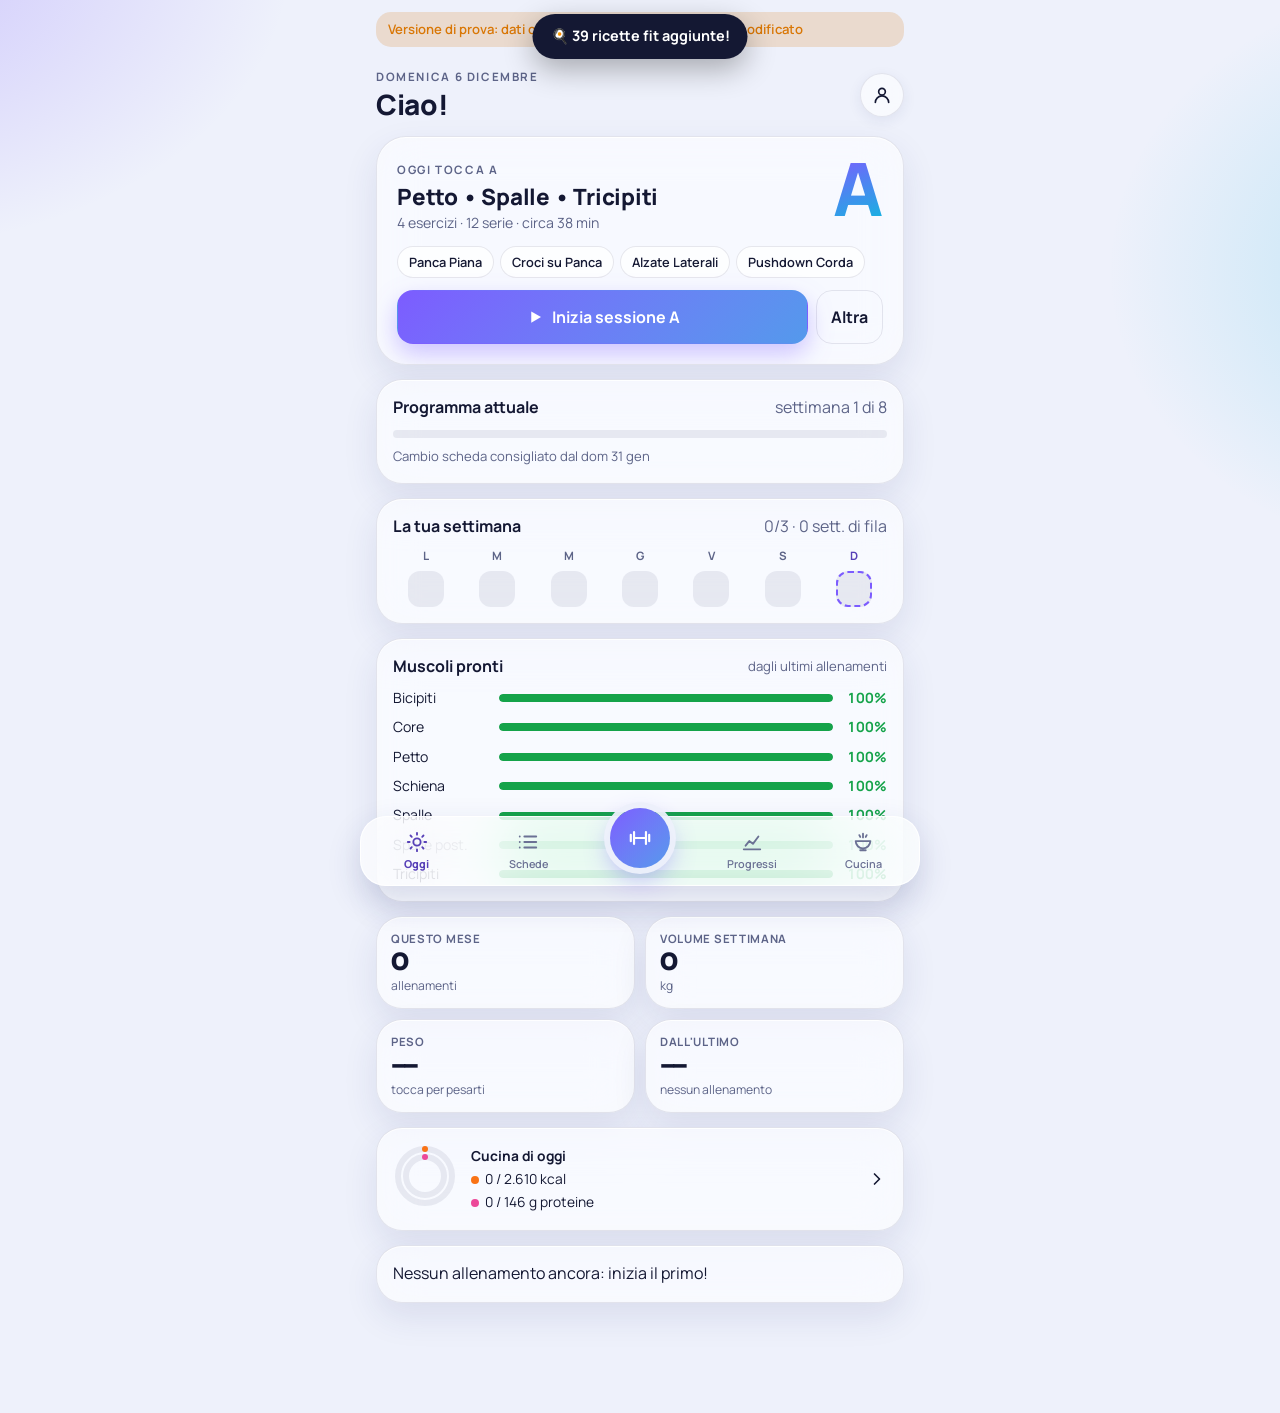
==== commit 6add4670: "Ricette fatte a mano, numeri dell'allenamento che non si tagliano, tempo senza pause lunghe (6.1.1) " ====
--- a/beta/index.html
+++ b/beta/index.html
@@ -25,14 +25,14 @@
       } catch (e) {}
     })();
   </script>
-  <link rel="stylesheet" href="css/temi.css?v=6.0.0">
-  <link rel="stylesheet" href="css/app.css?v=6.0.0">
+  <link rel="stylesheet" href="css/temi.css?v=6.1.1">
+  <link rel="stylesheet" href="css/app.css?v=6.1.1">
 </head>
 <body>
   <main id="app" aria-live="polite"></main>
   <nav id="nav" aria-label="Navigazione principale"></nav>
   <input type="file" id="file" hidden>
   <noscript><p style="padding:20px">Per usare Palestra attiva JavaScript.</p></noscript>
-  <script type="module" src="js/app.js?v=6.0.0"></script>
+  <script type="module" src="js/app.js?v=6.1.1"></script>
 </body>
 </html>
--- a/beta/css/temi.css
+++ b/beta/css/temi.css
@@ -34,7 +34,7 @@
 }
 :root[data-stile=vetro][data-modo=scuro], :root:not([data-stile]) {
   color-scheme: dark;
-  --bg: #060914; --bg-sticky: rgba(6, 9, 20, .82);
+  --bg: #060914; --bg-sticky: rgba(6, 9, 20, .94);
   --bg-deco: radial-gradient(600px 420px at -10% -5%, color-mix(in srgb, var(--accent) 45%, transparent), transparent 70%),
     radial-gradient(520px 420px at 115% 30%, color-mix(in srgb, var(--accent-b) 32%, transparent), transparent 70%),
     radial-gradient(480px 380px at 20% 105%, rgba(244, 114, 182, .2), transparent 70%), #060914;
@@ -57,7 +57,7 @@
 }
 :root[data-stile=vetro][data-modo=chiaro] {
   color-scheme: light;
-  --bg: #eef1fb; --bg-sticky: rgba(238, 241, 251, .85);
+  --bg: #eef1fb; --bg-sticky: rgba(238, 241, 251, .95);
   --bg-deco: radial-gradient(600px 420px at -10% -5%, color-mix(in srgb, var(--accent) 28%, transparent), transparent 70%),
     radial-gradient(520px 420px at 115% 30%, color-mix(in srgb, var(--accent-b) 24%, transparent), transparent 70%), #eef1fb;
   --surface: rgba(255, 255, 255, .62); --surface2: rgba(255, 255, 255, .8); --line: rgba(30, 36, 80, .1); --line-strong: rgba(30, 36, 80, .2);
--- a/beta/css/app.css
+++ b/beta/css/app.css
@@ -182,7 +182,7 @@
 .lettera { width: 38px; height: 38px; flex: none; border-radius: var(--r-s); background: var(--accent-soft); color: var(--accent-text); display: grid; place-items: center; font-weight: 800; font-family: var(--font-display); }
 
 /* ---------- Allenamento ---------- */
-.wk-top { display: flex; align-items: center; gap: 8px; padding: 14px 0 10px; position: sticky; top: 0; z-index: 5; background: var(--bg-sticky, var(--bg)); margin-inline: -16px; padding-inline: 16px; padding-top: calc(10px + env(safe-area-inset-top, 0px)); }
+.wk-top { display: flex; align-items: center; gap: 8px; padding: 14px 0 10px; position: sticky; top: 0; z-index: 5; background: var(--bg-sticky, var(--bg)); -webkit-backdrop-filter: blur(18px) saturate(1.2); backdrop-filter: blur(18px) saturate(1.2); margin-inline: -16px; padding-inline: 16px; padding-top: calc(10px + env(safe-area-inset-top, 0px)); }
 .wk-tt { flex: 1; min-width: 0; display: flex; flex-direction: column; } .wk-tt b { font-family: var(--font-display); text-transform: var(--display-case); } .wk-tt span { font-size: .8rem; color: var(--muted); }
 .wk-prog { display: flex; gap: 5px; margin: 2px 0 14px; }
 .wk-prog button { flex: 1; height: 8px; padding: 0; border: 0; border-radius: 6px; background: var(--track); position: relative; }
@@ -225,10 +225,14 @@
 .ed-steppers { display: grid; grid-template-columns: repeat(2, minmax(0, 1fr)); gap: 12px; } .ed-steppers.uno { grid-template-columns: minmax(0, 1fr); }
 .stepper { display: flex; flex-direction: column; align-items: center; gap: 6px; min-width: 0; }
 .st-lab { font-size: .7rem; font-weight: 800; letter-spacing: .1em; text-transform: uppercase; color: var(--muted); }
-.st-row { display: flex; align-items: center; gap: 6px; width: 100%; }
-.st-btn { width: 48px; height: 52px; flex: none; border-radius: var(--r-s); border: 1px solid var(--line-strong); background: var(--surface2); color: var(--text); display: grid; place-items: center; }
+.st-row { display: flex; align-items: center; gap: 6px; width: 100%; container-type: inline-size; --st-b: 48px; }
+@media (max-width: 420px) { /* telefono: numero sopra a tutta larghezza, − e + sotto */
+  .st-row { flex-wrap: wrap; --st-spazio: calc(100cqw - 8px); --st-max: calc(var(--st-num, 1.9rem) * 1.3); }
+  .st-row input.st-val { order: -1; flex: 1 0 100%; min-height: 56px !important; }
+  .st-row .st-btn { flex: 1 1 0; width: auto; height: 48px; } }
+.st-btn { width: var(--st-b, 48px); height: 52px; flex: none; border-radius: var(--r-s); border: 1px solid var(--line-strong); background: var(--surface2); color: var(--text); display: grid; place-items: center; }
 .st-btn:active { transform: scale(.94); background: var(--accent-soft); }
-input.st-val { flex: 1; min-width: 0; min-height: 52px !important; padding: 0 !important; text-align: center; font-family: var(--font-num); font-size: var(--st-num, 1.9rem) !important; font-weight: var(--num-weight, 800); border: 0 !important; background: transparent !important; font-variant-numeric: tabular-nums; }
+input.st-val { flex: 1; min-width: 0; min-height: 52px !important; padding: 0 !important; text-align: center; font-family: var(--font-num); font-size: min(var(--st-max, var(--st-num, 1.9rem)), calc(var(--st-spazio, calc(100cqw - 2 * var(--st-b, 48px) - 16px)) / (var(--ch, 2) * .8))) !important; font-weight: var(--num-weight, 800); border: 0 !important; background: transparent !important; font-variant-numeric: tabular-nums; }
 .st-unit { font-size: .72rem; color: var(--muted); }
 .rir { display: flex; flex-direction: column; gap: 6px; }
 .rir-lab { font-size: .7rem; font-weight: 800; letter-spacing: .1em; text-transform: uppercase; color: var(--muted); } .rir-lab small { text-transform: none; letter-spacing: 0; font-weight: 500; }
@@ -430,6 +434,7 @@
 .spesa { display: flex; flex-direction: column; }
 .sp-riga { display: flex; align-items: center; gap: 12px; padding: 10px 0; border-top: 1px solid var(--line); cursor: pointer; min-height: 48px; }
 .sp-riga input { width: 22px; height: 22px; accent-color: var(--accent); } .sp-riga span { flex: 1; } .sp-riga.fatto span, .sp-riga.fatto b { text-decoration: line-through; color: var(--muted); }
+.ing-edit { display: grid; grid-template-columns: 1fr 76px 36px; gap: 6px; align-items: center; }
 .sp-add { display: flex; gap: 8px; margin-top: 10px; } .sp-add .btn { width: 50px; }
 
 /* ---------- Strumenti ---------- */
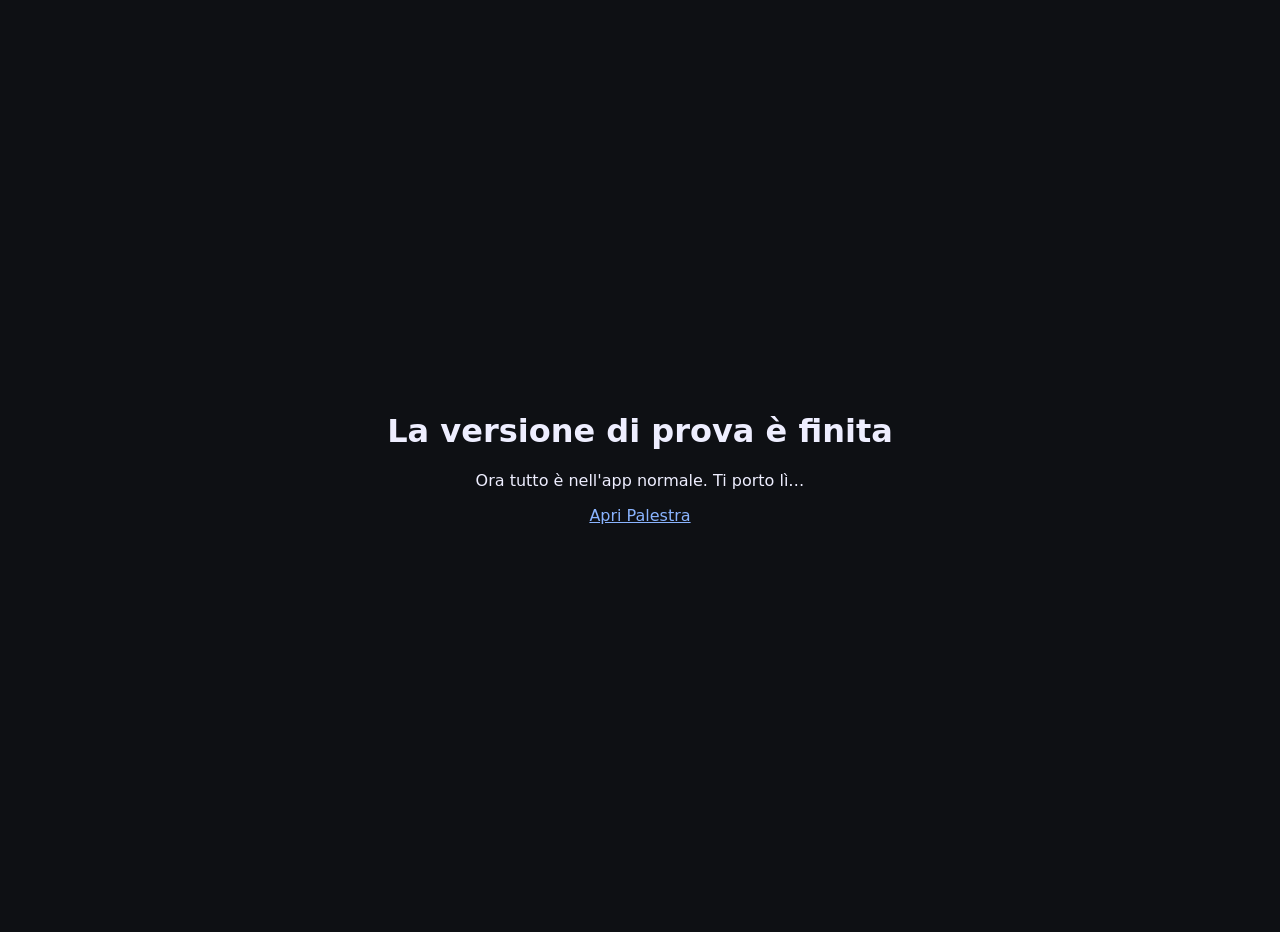
==== commit 3a065821: "6.2.0: resoconto dimagrimento, codice a barre, coach anti-stallo, resoconto settimana, backup nel fo" ====
--- a/beta/index.html
+++ b/beta/index.html
@@ -1,38 +1,6 @@
-<!DOCTYPE html>
-<html lang="it" data-stile="vetro" data-modo="scuro">
-<head>
-  <meta charset="UTF-8">
-  <meta name="viewport" content="width=device-width, initial-scale=1, viewport-fit=cover">
-  <meta name="theme-color" content="#060914">
-  <meta name="description" content="Il tuo personal trainer digitale: allenamenti, progressi e cucina fit">
-  <title>Palestra 6 (prova)</title>
-  <link rel="manifest" href="manifest.json">
-  <link rel="icon" href="icon-192.png" type="image/png">
-  <link rel="apple-touch-icon" href="apple-touch-icon.png">
-  <link rel="preconnect" href="https://fonts.googleapis.com">
-  <link rel="preconnect" href="https://fonts.gstatic.com" crossorigin>
-  <script>
-    /* Applica subito stile e modo salvati, così non c'è il lampo di colori sbagliati all'apertura */
-    (function () {
-      try {
-        var k = /\/beta\/?/.test(location.pathname) ? 'palestra-dati-beta' : 'palestra-dati';
-        var s = (JSON.parse(localStorage.getItem(k) || 'null') || {}).settings || {};
-        var stile = s.stile || (s.accent ? (['aurora', 'natura'].indexOf(s.accent) >= 0 ? 'vetro' : 'essenziale') : 'vetro');
-        var modo = s.modo || ({ light: 'chiaro', dark: 'scuro' }[s.theme]) || 'auto';
-        var scuro = modo === 'scuro' || (modo === 'auto' && matchMedia('(prefers-color-scheme: dark)').matches);
-        document.documentElement.dataset.stile = stile;
-        document.documentElement.dataset.modo = scuro ? 'scuro' : 'chiaro';
-      } catch (e) {}
-    })();
-  </script>
-  <link rel="stylesheet" href="css/temi.css?v=6.1.1">
-  <link rel="stylesheet" href="css/app.css?v=6.1.1">
-</head>
-<body>
-  <main id="app" aria-live="polite"></main>
-  <nav id="nav" aria-label="Navigazione principale"></nav>
-  <input type="file" id="file" hidden>
-  <noscript><p style="padding:20px">Per usare Palestra attiva JavaScript.</p></noscript>
-  <script type="module" src="js/app.js?v=6.1.1"></script>
-</body>
-</html>
+<!doctype html><html lang="it"><head><meta charset="utf-8"><meta name="viewport" content="width=device-width,initial-scale=1">
+<title>Palestra</title><meta http-equiv="refresh" content="2;url=../">
+<style>body{font-family:system-ui,sans-serif;background:#0e1014;color:#eef;display:grid;place-items:center;min-height:100vh;margin:0;padding:16px;text-align:center}a{color:#8ab4ff}</style></head>
+<body><div><h1>La versione di prova è finita</h1><p>Ora tutto è nell'app normale. Ti porto lì…</p><p><a href="../">Apri Palestra</a></p></div>
+<script>if('serviceWorker' in navigator)navigator.serviceWorker.getRegistrations().then(rs=>rs.forEach(r=>{if(r.scope.includes('/beta/'))r.unregister()}));
+if(window.caches)caches.keys().then(k=>k.filter(x=>x.startsWith('palestra-beta')).forEach(x=>caches.delete(x)));</script></body></html>
